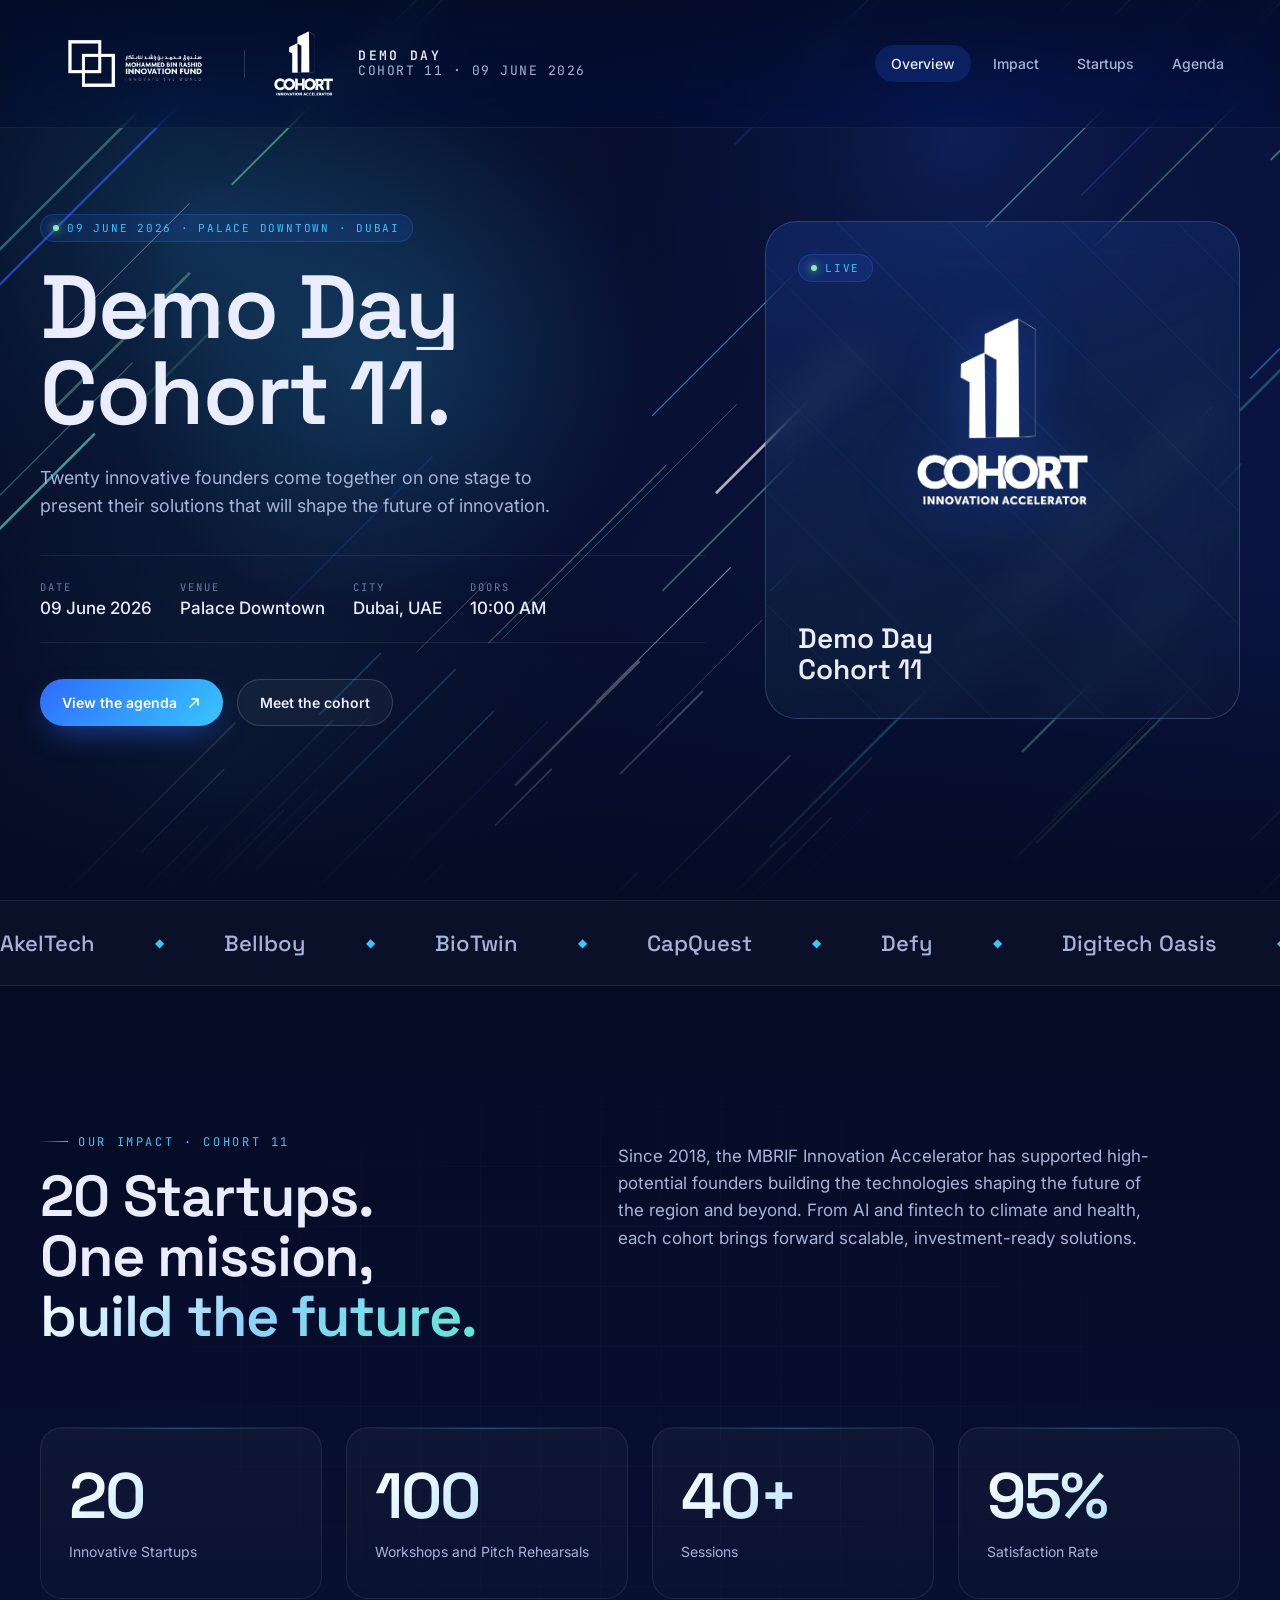
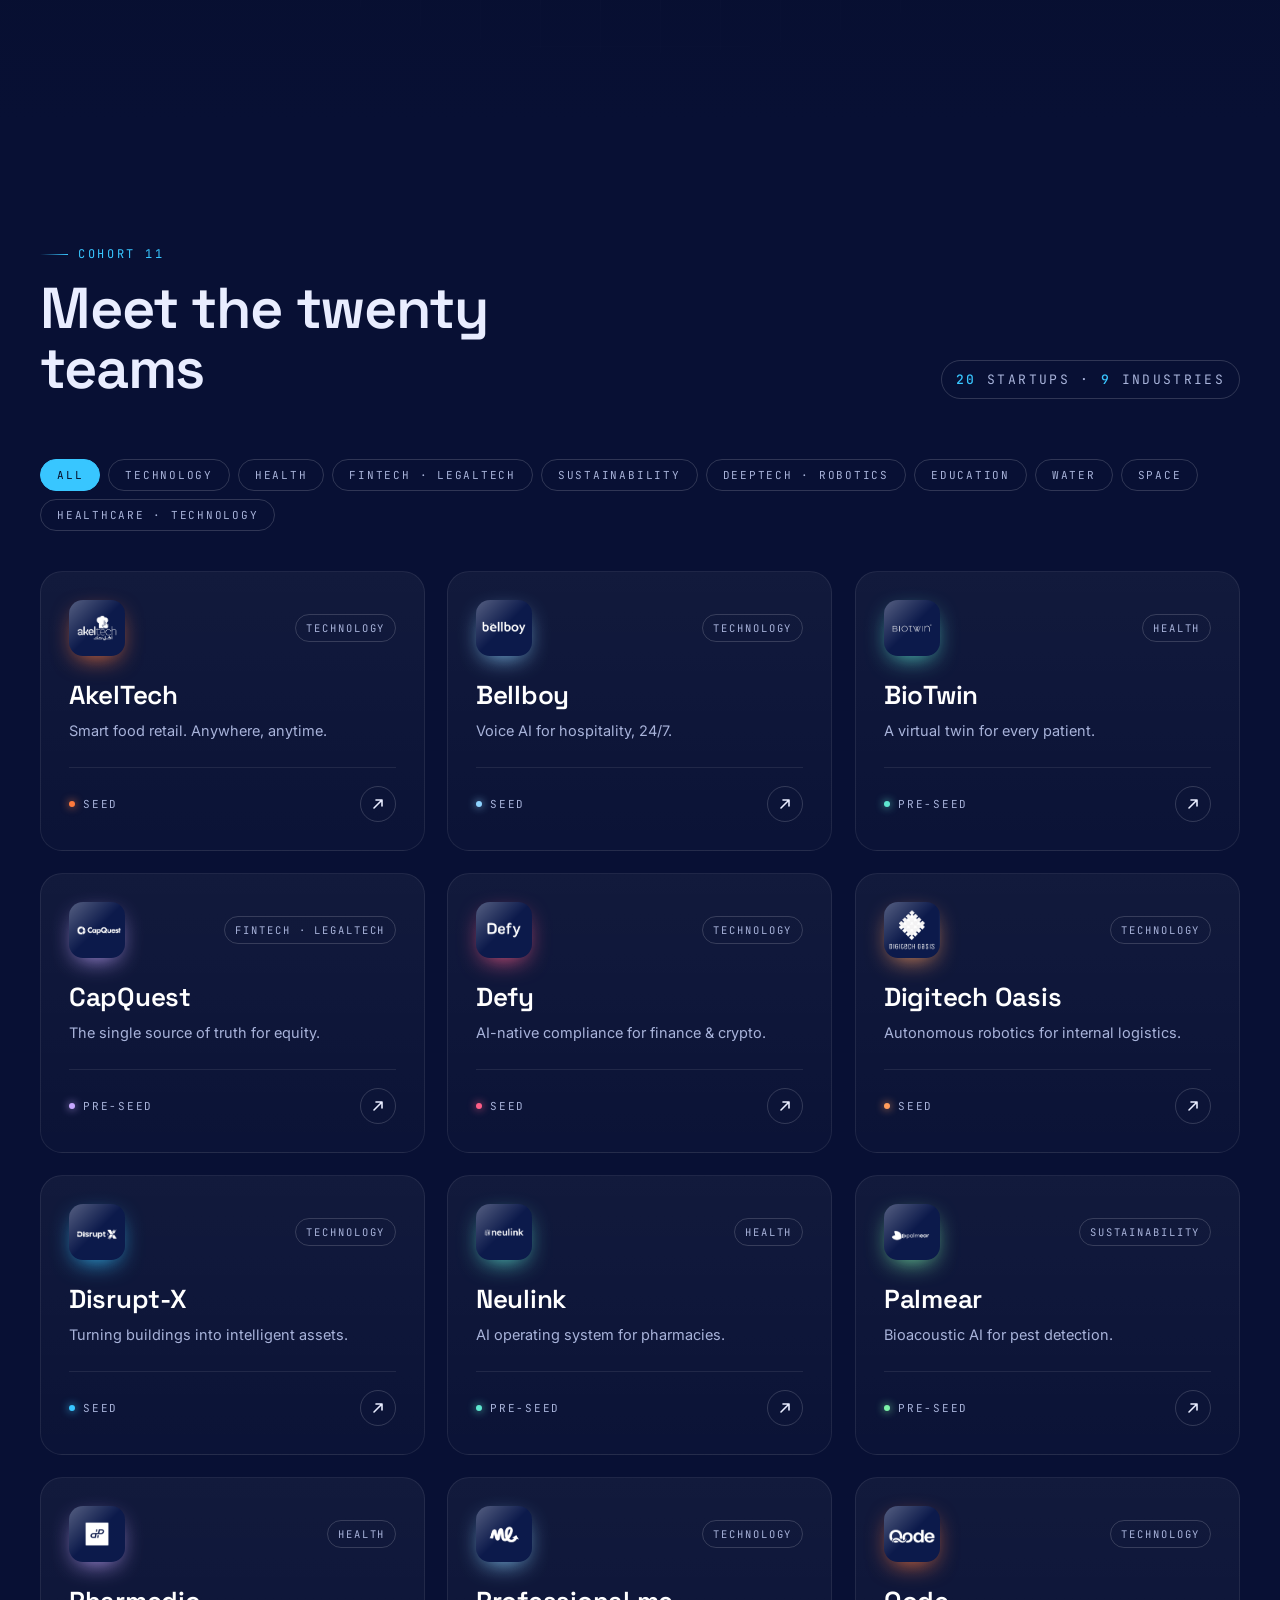
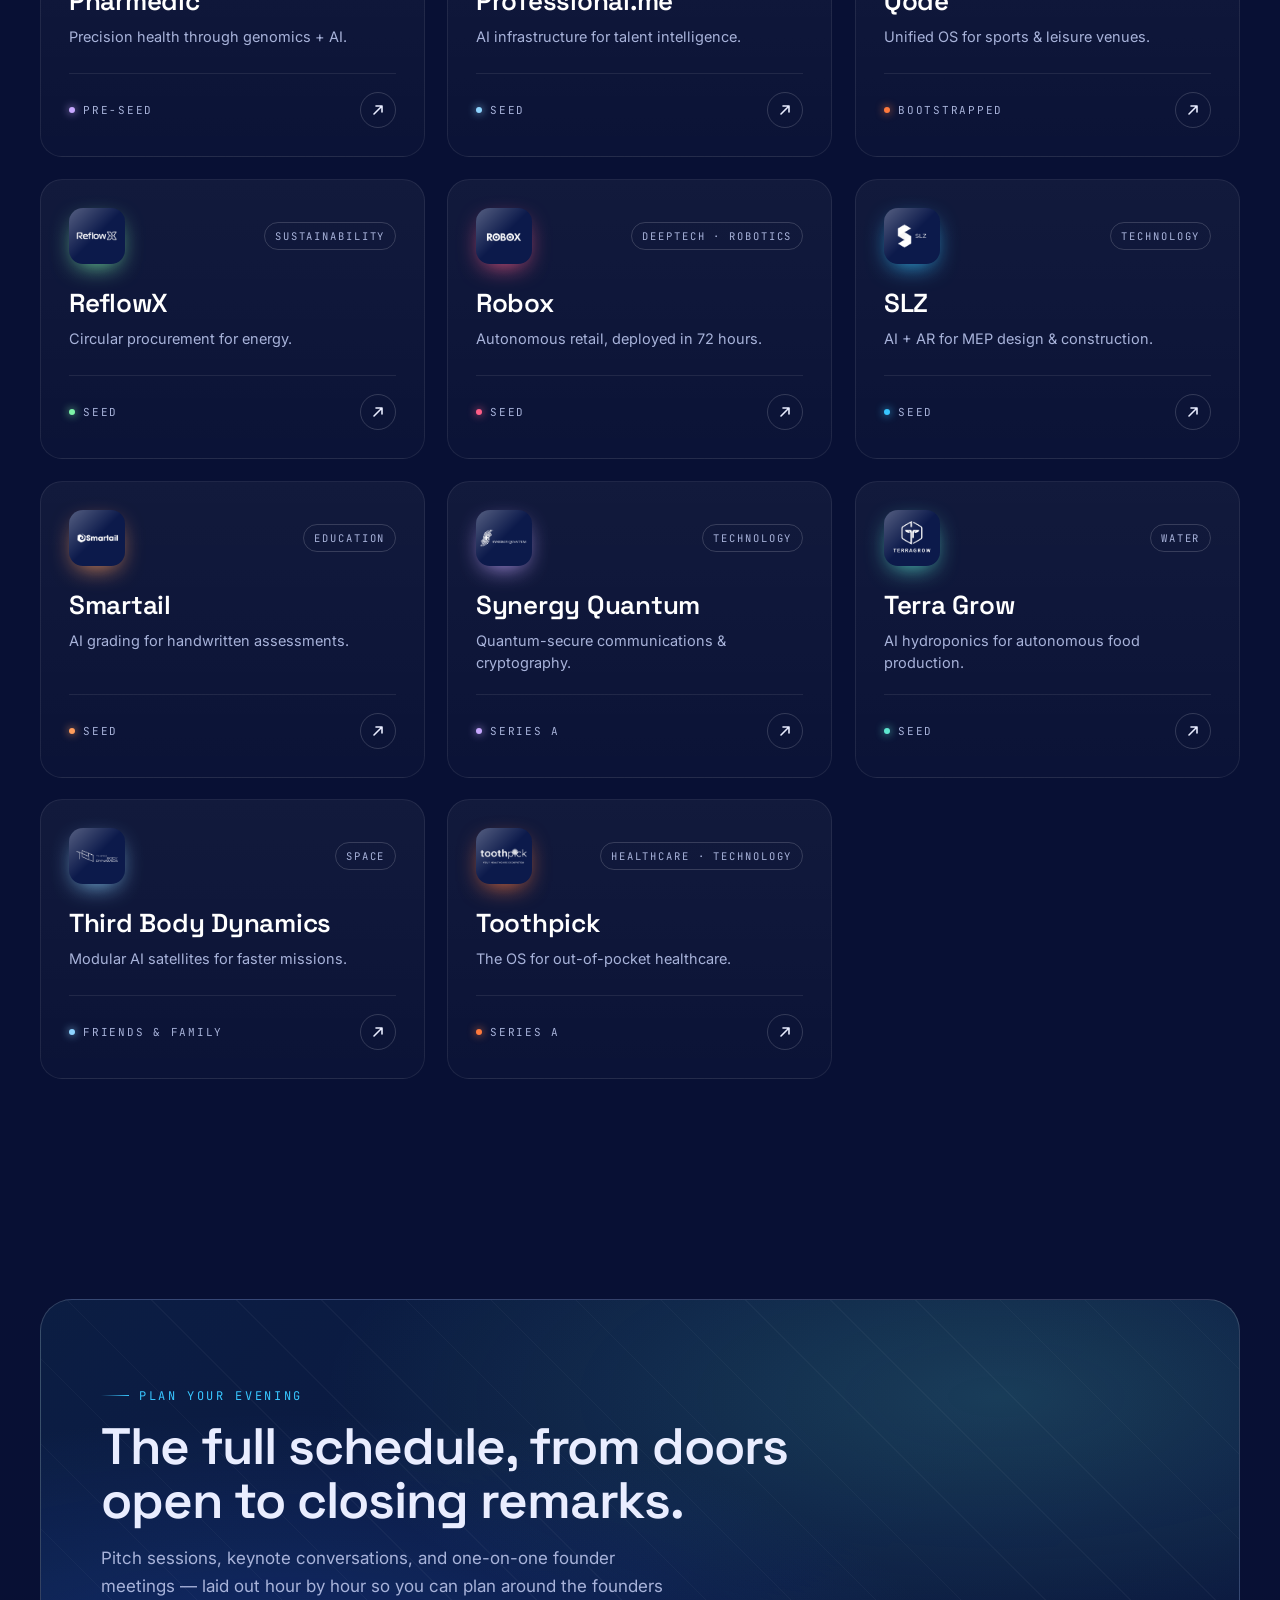
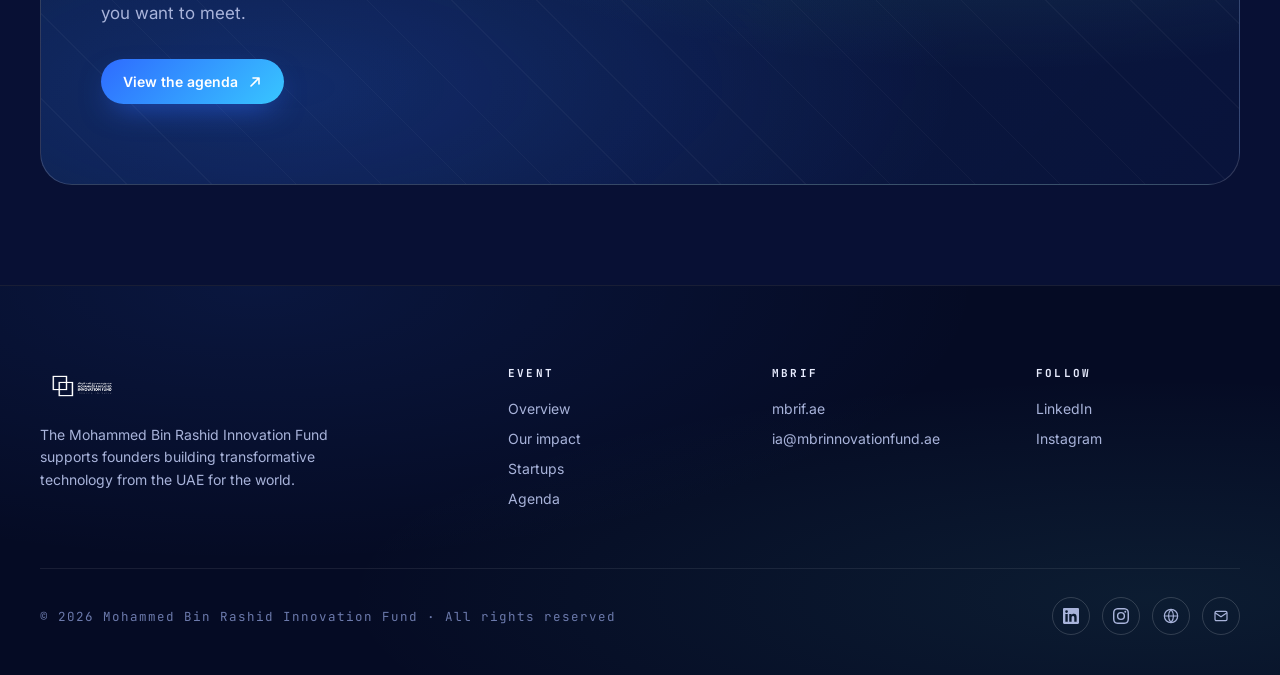
==== index.html @ a12c4f3b "Shorten startups section heading Co-Authored-By: Claude Sonnet 4.6 <noreply@anthropic.com>" ====
<!doctype html>
<html lang="en">
<head>
<meta charset="utf-8">
<meta name="viewport" content="width=device-width,initial-scale=1">
<title>MBRIF Demo Day · Cohort 11</title>
<link rel="preconnect" href="https://fonts.googleapis.com">
<link rel="preconnect" href="https://fonts.gstatic.com" crossorigin>
<link href="https://fonts.googleapis.com/css2?family=Space+Grotesk:wght@400;500;600;700&family=Inter:wght@400;500;600;700&family=JetBrains+Mono:wght@400;500&display=swap" rel="stylesheet">
<link rel="stylesheet" href="assets/styles.css">
<style>
  /* ============ HERO ============ */
  .hero {
    position: relative;
    min-height: 100vh;
    display: flex;
    align-items: center;
    overflow: hidden;
    padding: 140px 0 100px;
  }
  #hero-canvas { position: absolute; inset: 0; width: 100%; height: 100%; z-index: 0; }
  .hero__vignette {
    position: absolute; inset: 0; z-index: 1; pointer-events: none;
    background:
      radial-gradient(circle at var(--mx, 30%) var(--my, 40%), rgba(56,198,255,0.18), transparent 25%),
      linear-gradient(180deg, transparent 60%, var(--navy-950) 100%);
  }
  .hero__inner { position: relative; z-index: 2; width: 100%; }
  .hero__grid {
    display: grid;
    grid-template-columns: 1.4fr 1fr;
    gap: 60px;
    align-items: center;
  }
  .hero h1 {
    font-family: var(--font-display);
    font-weight: 600;
    font-size: clamp(48px, 7vw, 96px);
    line-height: 0.96;
    letter-spacing: -0.02em;
    margin: 22px 0 28px;
  }
  .hero h1 .line { display: block; overflow: hidden; }
  .hero h1 .line span {
    display: inline-block;
    transform: translateY(110%);
    animation: lineUp 1.1s cubic-bezier(.22,.61,.36,1) forwards;
  }
  .hero h1 .line:nth-child(2) span { animation-delay: 0.1s; }
  .hero h1 .line:nth-child(3) span { animation-delay: 0.2s; }
  @keyframes lineUp { to { transform: translateY(0); } }
  .hero__sub {
    font-size: clamp(16px, 1.4vw, 19px);
    line-height: 1.55;
    color: var(--ink-300);
    max-width: 520px;
    margin: 0 0 36px;
  }
  .hero__meta {
    display: flex; flex-wrap: wrap; gap: 28px;
    padding: 24px 0; margin-bottom: 36px;
    border-top: 1px solid var(--line); border-bottom: 1px solid var(--line);
  }
  .hero__meta-item { display: flex; flex-direction: column; gap: 4px; }
  .hero__meta-label {
    font-family: var(--font-mono); font-size: 10.5px;
    letter-spacing: 0.2em; text-transform: uppercase; color: var(--ink-500);
  }
  .hero__meta-value { font-size: 17px; font-weight: 500; color: var(--ink-100); }
  .hero__ctas { display: flex; gap: 14px; flex-wrap: wrap; }
  .hero__visual {
    position: relative;
    aspect-ratio: 1 / 1.05;
    border-radius: var(--radius-xl);
    background: linear-gradient(160deg, rgba(46,107,255,0.18), rgba(94,231,208,0.06) 60%, rgba(255,255,255,0.02));
    border: 1px solid var(--line-strong);
    padding: 32px;
    overflow: hidden;
    backdrop-filter: blur(20px);
  }
  .hero__visual::before {
    content: ""; position: absolute; inset: 0;
    background:
      repeating-linear-gradient(45deg,
        rgba(56,198,255,0.06) 0 1px,
        transparent 1px 80px);
    pointer-events: none;
  }
  .hero__visual-logo {
    display: flex; align-items: center; justify-content: center;
    height: 60%;
  }
  .hero__visual-logo img { max-width: 75%; max-height: 100%; filter: drop-shadow(0 8px 30px rgba(46,107,255,0.4)); animation: floaty 6s ease-in-out infinite; }
  @keyframes floaty {
    0%, 100% { transform: translateY(0); }
    50% { transform: translateY(-12px); }
  }
  .hero__visual-caption {
    position: absolute; bottom: 28px; left: 32px; right: 32px;
    display: flex; align-items: flex-end; justify-content: space-between;
    gap: 18px;
  }
  .hero__visual-caption h3 {
    font-family: var(--font-display); font-size: 28px; font-weight: 600;
    margin: 0 0 6px; line-height: 1.1;
  }
  .hero__visual-caption p {
    font-family: var(--font-mono); font-size: 11px;
    letter-spacing: 0.2em; text-transform: uppercase; color: var(--ink-300); margin: 0;
  }
  .hero__visual-badge {
    flex-shrink: 0;
    padding: 10px 14px; border-radius: 12px;
    background: rgba(0,0,0,0.3); border: 1px solid var(--line-strong);
    font-family: var(--font-mono); font-size: 11px; letter-spacing: 0.16em;
    text-transform: uppercase; color: var(--cyan-400);
    text-align: center; line-height: 1.4;
  }
  .hero__visual-badge strong { display: block; color: white; font-size: 18px; letter-spacing: -0.01em; text-transform: none; font-family: var(--font-display); }

  /* ============ MARQUEE ============ */
  .marquee {
    border-top: 1px solid var(--line); border-bottom: 1px solid var(--line);
    overflow: hidden; padding: 28px 0;
    background: rgba(255,255,255,0.02);
  }
  .marquee__track {
    display: flex; gap: 60px; white-space: nowrap;
    animation: marqueeScroll 50s linear infinite;
  }
  .marquee__item {
    font-family: var(--font-display); font-weight: 500; font-size: 22px;
    color: var(--ink-300); display: inline-flex; align-items: center; gap: 60px;
  }
  .marquee__item::after {
    content: "◆"; color: var(--cyan-400); font-size: 12px;
  }
  @keyframes marqueeScroll {
    from { transform: translateX(0); }
    to { transform: translateX(-50%); }
  }

  /* ============ IMPACT ============ */
  .impact {
    padding: 140px 0 120px;
    background: linear-gradient(180deg, var(--navy-950), var(--navy-900));
    position: relative; overflow: hidden;
  }
  .impact::before {
    content: ""; position: absolute; inset: 0;
    background-image:
      linear-gradient(rgba(255,255,255,0.02) 1px, transparent 1px),
      linear-gradient(90deg, rgba(255,255,255,0.02) 1px, transparent 1px);
    background-size: 60px 60px;
    mask-image: radial-gradient(ellipse at center, black 30%, transparent 70%);
    pointer-events: none;
  }
  .impact__head {
    display: grid; grid-template-columns: 1fr 1.2fr; gap: 60px; margin-bottom: 80px;
    position: relative;
  }
  .impact__title {
    font-family: var(--font-display); font-weight: 600;
    font-size: clamp(38px, 4.5vw, 64px);
    line-height: 1.05; letter-spacing: -0.02em;
    margin: 16px 0 0;
  }
  .impact__desc { color: var(--ink-300); line-height: 1.6; font-size: 17px; max-width: 540px; }
  .impact__grid {
    display: grid; grid-template-columns: repeat(4, 1fr); gap: 24px;
    position: relative;
  }
  .stat {
    padding: 36px 28px;
    border-radius: var(--radius-lg);
    background: linear-gradient(180deg, rgba(255,255,255,0.04), rgba(255,255,255,0.01));
    border: 1px solid var(--line);
    position: relative; overflow: hidden;
    transition: border-color 0.3s, transform 0.3s;
  }
  .stat:hover { border-color: rgba(56,198,255,0.4); transform: translateY(-4px); }
  .stat::before {
    content: ""; position: absolute; top: 0; left: 0; right: 0; height: 1px;
    background: linear-gradient(90deg, transparent, var(--cyan-400), transparent);
    opacity: 0.3;
  }
  .stat__num {
    font-family: var(--font-display); font-weight: 600;
    font-size: clamp(44px, 5vw, 64px); line-height: 1;
    letter-spacing: -0.03em;
    background: linear-gradient(135deg, #fff 0%, #8ed4ff 100%);
    -webkit-background-clip: text; background-clip: text;
    -webkit-text-fill-color: transparent;
    margin-bottom: 14px;
  }
  .stat__label {
    font-size: 14px; color: var(--ink-300); line-height: 1.4;
  }
  .stat__icon {
    position: absolute; top: 24px; right: 24px;
    width: 28px; height: 28px; border-radius: 8px;
    border: 1px solid var(--line-strong);
    display: flex; align-items: center; justify-content: center;
    font-family: var(--font-mono); font-size: 11px; color: var(--cyan-400);
  }

  /* ============ STARTUPS ============ */
  .startups {
    padding: 120px 0;
    background: var(--navy-900);
    position: relative;
  }
  .startups__head {
    display: flex; align-items: flex-end; justify-content: space-between;
    gap: 40px; margin-bottom: 60px;
  }
  .startups__title {
    font-family: var(--font-display); font-weight: 600;
    font-size: clamp(38px, 4.5vw, 64px);
    line-height: 1.05; letter-spacing: -0.02em;
    margin: 16px 0 0; max-width: 700px;
  }
  .startups__counter {
    font-family: var(--font-mono); font-size: 13px; letter-spacing: 0.18em;
    text-transform: uppercase; color: var(--ink-300); white-space: nowrap;
    padding: 10px 14px; border-radius: 999px;
    border: 1px solid var(--line-strong);
  }
  .startups__counter strong { color: var(--cyan-400); font-weight: 500; }
  .startups__filters {
    display: flex; flex-wrap: wrap; gap: 8px; margin-bottom: 40px;
  }
  .filter-btn {
    font-family: var(--font-mono); font-size: 11px; letter-spacing: 0.16em;
    text-transform: uppercase; color: var(--ink-300);
    padding: 8px 16px; border-radius: 999px;
    border: 1px solid var(--line-strong);
    background: transparent; cursor: pointer;
    transition: all 0.2s;
  }
  .filter-btn:hover { color: var(--ink-100); border-color: rgba(255,255,255,0.2); }
  .filter-btn.is-active {
    color: var(--navy-950); background: var(--cyan-400);
    border-color: var(--cyan-400);
  }
  .startups__grid {
    display: grid; grid-template-columns: repeat(3, 1fr); gap: 22px;
  }
  .card {
    position: relative; padding: 28px; border-radius: var(--radius-lg);
    background: linear-gradient(180deg, rgba(255,255,255,0.045), rgba(255,255,255,0.015));
    border: 1px solid var(--line);
    transition: border-color 0.3s, background 0.3s;
    overflow: hidden;
    will-change: transform;
    display: flex; flex-direction: column; min-height: 280px;
    cursor: pointer;
  }
  .card::before {
    content: ""; position: absolute; inset: 0;
    background: linear-gradient(135deg, var(--card-accent, transparent) 0%, transparent 50%);
    opacity: 0; transition: opacity 0.3s; pointer-events: none;
  }
  .card:hover { border-color: var(--card-accent, var(--cyan-400)); }
  .card:hover::before { opacity: 0.12; }
  .card__glow {
    position: absolute; inset: 0; pointer-events: none;
    opacity: 0; transition: opacity 0.3s;
  }
  .card:hover .card__glow { opacity: 1; }
  .card__head {
    display: flex; align-items: center; justify-content: space-between;
    margin-bottom: 22px;
  }
  .card__logo {
    width: 56px; height: 56px; border-radius: 14px;
    display: flex; align-items: center; justify-content: center;
    font-family: var(--font-display); font-weight: 700; font-size: 22px;
    background: var(--card-accent, rgba(46,107,255,0.2));
    color: var(--navy-950);
    box-shadow: 0 8px 24px -8px var(--card-accent, rgba(46,107,255,0.4));
    position: relative; overflow: hidden;
  }
  .card__logo::after {
    content: ""; position: absolute; inset: 0;
    background: linear-gradient(135deg, rgba(255,255,255,0.3), transparent 50%);
  }
  .card__tag {
    font-family: var(--font-mono); font-size: 10.5px; letter-spacing: 0.18em;
    text-transform: uppercase; color: var(--ink-300);
    padding: 6px 10px; border-radius: 999px;
    border: 1px solid var(--line-strong);
  }
  .card__title {
    font-family: var(--font-display); font-weight: 600;
    font-size: 26px; letter-spacing: -0.01em; margin: 0 0 8px; color: white;
  }
  .card__tagline {
    font-size: 14.5px; line-height: 1.5; color: var(--ink-300);
    margin: 0 0 auto; padding-bottom: 20px;
  }
  .card__foot {
    display: flex; align-items: center; justify-content: space-between;
    padding-top: 18px; border-top: 1px solid var(--line);
    margin-top: auto;
  }
  .card__stage {
    font-family: var(--font-mono); font-size: 11px; letter-spacing: 0.16em;
    text-transform: uppercase; color: var(--ink-300);
    display: flex; align-items: center; gap: 8px;
  }
  .card__stage::before {
    content: ""; width: 6px; height: 6px; border-radius: 50%;
    background: var(--card-accent, var(--mint-300));
    box-shadow: 0 0 8px var(--card-accent, var(--mint-300));
  }
  .card__arrow {
    width: 36px; height: 36px; border-radius: 50%;
    border: 1px solid var(--line-strong);
    display: flex; align-items: center; justify-content: center;
    color: var(--ink-100); transition: all 0.3s;
  }
  .card:hover .card__arrow {
    background: var(--card-accent, var(--cyan-400));
    border-color: transparent; color: var(--navy-950);
    transform: rotate(-45deg);
  }
  .card__arrow svg { width: 14px; height: 14px; }

  /* ============ CTA STRIP ============ */
  .ctastrip {
    padding: 100px 0;
    background: var(--navy-900);
    position: relative; overflow: hidden;
  }
  .ctastrip__inner {
    position: relative;
    padding: 80px 60px;
    border-radius: var(--radius-xl);
    background:
      radial-gradient(ellipse at 80% 20%, rgba(94,231,208,0.18), transparent 50%),
      radial-gradient(ellipse at 20% 80%, rgba(46,107,255,0.22), transparent 50%),
      linear-gradient(135deg, rgba(56,198,255,0.08), rgba(46,107,255,0.04));
    border: 1px solid var(--line-strong);
    overflow: hidden;
  }
  .ctastrip__inner::before {
    content: ""; position: absolute; inset: 0;
    background: repeating-linear-gradient(45deg,
      rgba(255,255,255,0.03) 0 1px,
      transparent 1px 60px);
  }
  .ctastrip__content { position: relative; max-width: 720px; }
  .ctastrip h2 {
    font-family: var(--font-display); font-weight: 600;
    font-size: clamp(34px, 4vw, 52px); line-height: 1.05;
    letter-spacing: -0.02em; margin: 16px 0 18px;
  }
  .ctastrip p { font-size: 17px; line-height: 1.6; color: var(--ink-300); margin: 0 0 32px; max-width: 580px; }

  @media (max-width: 1100px) {
    .startups__grid { grid-template-columns: repeat(2, 1fr); }
    .impact__grid { grid-template-columns: repeat(2, 1fr); }
    .impact__head { grid-template-columns: 1fr; }
  }
  @media (max-width: 760px) {
    .hero__grid { grid-template-columns: 1fr; }
    .hero__visual { display: none; }
    .startups__grid { grid-template-columns: 1fr; }
    .startups__head { flex-direction: column; align-items: flex-start; }
    .ctastrip__inner { padding: 50px 28px; }
  }
</style>
</head>
<body>

<nav class="nav">
  <a href="index.html" class="nav__brand">
    <img src="assets/mbrif-logo.png" alt="MBRIF" style="height: 91px" />
    <span class="nav__divider"></span>
    <span class="nav__cohort">
      <img src="assets/cohort-11-logo.png" alt="Cohort 11" style="height: 89px" />
      <span class="nav__cohort-text">
        <strong style="font-size: 13px">Demo Day</strong>
        <span style="font-size: 13px">Cohort 11 · 09 June 2026</span>
      </span>
    </span>
  </a>
  <div class="nav__links">
    <a href="index.html" class="is-active">Overview</a>
    <a href="index.html#impact">Impact</a>
    <a href="index.html#startups">Startups</a>
    <a href="agenda.html">Agenda</a>
  </div>
</nav>

<!-- ========= HERO ========= -->
<header class="hero" data-spotlight>
  <canvas id="hero-canvas"></canvas>
  <div class="hero__vignette"></div>

  <div class="hero__inner wrap">
    <div class="hero__grid">
      <div>
        <div class="chip" data-reveal><span class="chip__dot"></span>09 June 2026 · Palace Downtown · Dubai</div>
        <h1>
          <span class="line"><span>Demo Day</span></span>
          <span class="line"><span>Cohort 11.</span></span>
        </h1>
        <p class="hero__sub" data-reveal data-reveal-delay="2">
          Twenty innovative founders come together on one stage to present their solutions that will shape the future of innovation.
        </p>
        <div class="hero__meta" data-reveal data-reveal-delay="3">
          <div class="hero__meta-item">
            <span class="hero__meta-label">Date</span>
            <span class="hero__meta-value">09 June 2026</span>
          </div>
          <div class="hero__meta-item">
            <span class="hero__meta-label">Venue</span>
            <span class="hero__meta-value">Palace Downtown</span>
          </div>
          <div class="hero__meta-item">
            <span class="hero__meta-label">City</span>
            <span class="hero__meta-value">Dubai, UAE</span>
          </div>
          <div class="hero__meta-item">
            <span class="hero__meta-label">Doors</span>
            <span class="hero__meta-value">10:00 AM</span>
          </div>
        </div>
        <div class="hero__ctas" data-reveal data-reveal-delay="4">
          <a href="agenda.html" class="btn btn--primary">
            View the agenda
            <svg class="btn__arrow" width="14" height="14" viewBox="0 0 14 14" fill="none"><path d="M3 11L11 3M11 3H5M11 3V9" stroke="currentColor" stroke-width="1.6" stroke-linecap="round" stroke-linejoin="round"/></svg>
          </a>
          <a href="#startups" class="btn btn--ghost">
            Meet the cohort
          </a>
        </div>
      </div>

      <div class="hero__visual" data-reveal data-reveal-delay="2" data-tilt>
        <div data-tilt-glow style="position:absolute; inset:0; pointer-events:none;"></div>
        <div style="display:flex; align-items:center; justify-content:space-between;">
          <span class="chip"><span class="chip__dot"></span>LIVE</span>
          <span style="font-family: var(--font-mono); font-size: 11px; letter-spacing: 0.18em; text-transform: uppercase; color: var(--ink-300);">
</span>
        </div>
        <div class="hero__visual-logo">
          <img src="assets/cohort-11-logo.png" alt="Cohort 11" />
        </div>
        <div class="hero__visual-caption">
          <div>
            <h3>Demo Day<br/>Cohort 11</h3>
          </div>
          <div class="hero__visual-badge" style="border-width: 0px; background: transparent;"></div>
        </div>
      </div>
    </div>
  </div>
</header>

<!-- ========= MARQUEE ========= -->
<div class="marquee" aria-hidden="true">
  <div class="marquee__track" id="marquee-track"></div>
</div>

<!-- ========= IMPACT ========= -->
<section class="impact" id="impact">
  <div class="wrap">
    <div class="impact__head">
      <div data-reveal>
        <span class="eyebrow">Our impact · Cohort 11</span>
        <h2 class="impact__title">20 Startups.<br/>One mission,<br/><span class="gradient-text">build the future.</span></h2>
      </div>
      <div data-reveal data-reveal-delay="2">
        <p class="impact__desc">
          Since 2018, the MBRIF Innovation Accelerator has supported high-potential founders building the technologies shaping the future of the region and beyond. From AI and fintech to climate and health, each cohort brings forward scalable, investment-ready solutions.
        </p>
      </div>
    </div>

    <div class="impact__grid">
      <div class="stat" data-reveal>
        <div class="stat__icon" style="border-width: 0px"></div>
        <div class="stat__num"><span data-count="20">0</span></div>
        <div class="stat__label">Innovative Startups</div>
      </div>
      <div class="stat" data-reveal data-reveal-delay="1">
        <div class="stat__icon" style="border-width: 0px"></div>
        <div class="stat__num"><span data-count="100">0</span></div>
        <div class="stat__label">Workshops and Pitch Rehearsals</div>
      </div>
      <div class="stat" data-reveal data-reveal-delay="2">
        <div class="stat__icon" style="border-width: 0px"></div>
        <div class="stat__num"><span data-count="40" data-suffix="+">0</span></div>
        <div class="stat__label">Sessions</div>
      </div>
      <div class="stat" data-reveal data-reveal-delay="3">
        <div class="stat__icon" style="border-width: 0px"></div>
        <div class="stat__num"><span data-count="95" data-suffix="%">0</span></div>
        <div class="stat__label">Satisfaction Rate</div>
      </div>
    </div>
  </div>
</section>

<!-- ========= STARTUPS ========= -->
<section class="startups" id="startups">
  <div class="wrap">
    <div class="startups__head">
      <div data-reveal>
        <span class="eyebrow">Cohort 11</span>
        <h2 class="startups__title">Meet the twenty<br/>teams</h2>
      </div>
      <span class="startups__counter" data-reveal data-reveal-delay="2"><strong>20</strong> startups · <strong>9</strong> industries</span>
    </div>

    <div class="startups__filters" id="startups-filters"></div>
    <div class="startups__grid" id="startups-grid"></div>
  </div>
</section>

<!-- ========= CTA STRIP ========= -->
<section class="ctastrip">
  <div class="wrap">
    <div class="ctastrip__inner" data-reveal>
      <div class="ctastrip__content">
        <span class="eyebrow">Plan your evening</span>
        <h2>The full schedule, from doors open to closing remarks.</h2>
        <p>Pitch sessions, keynote conversations, and one-on-one founder meetings — laid out hour by hour so you can plan around the founders you want to meet.</p>
        <a href="agenda.html" class="btn btn--primary">
          View the agenda
          <svg class="btn__arrow" width="14" height="14" viewBox="0 0 14 14" fill="none"><path d="M3 11L11 3M11 3H5M11 3V9" stroke="currentColor" stroke-width="1.6" stroke-linecap="round" stroke-linejoin="round"/></svg>
        </a>
      </div>
    </div>
  </div>
</section>

<!-- ========= FOOTER ========= -->
<footer class="footer" id="footer">
  <div class="footer__inner">
    <div class="footer__grid">
      <div class="footer__brand">
        <img src="assets/mbrif-logo.png" alt="MBRIF" />
        <p>The Mohammed Bin Rashid Innovation Fund supports founders building transformative technology from the UAE for the world.</p>
      </div>
      <div class="footer__col">
        <h4>Event</h4>
        <ul>
          <li><a href="index.html">Overview</a></li>
          <li><a href="index.html#impact">Our impact</a></li>
          <li><a href="index.html#startups">Startups</a></li>
          <li><a href="agenda.html">Agenda</a></li>
        </ul>
      </div>
      <div class="footer__col">
        <h4>MBRIF</h4>
        <ul>
          <li><a href="https://mbrif.ae/" target="_blank" rel="noopener">mbrif.ae</a></li>
          <li><a href="mailto:ia@mbrinnovationfund.ae">ia@mbrinnovationfund.ae</a></li>
        </ul>
      </div>
      <div class="footer__col">
        <h4>Follow</h4>
        <ul>
          <li><a href="https://www.linkedin.com/company/mbrif" target="_blank" rel="noopener">LinkedIn</a></li>
          <li><a href="https://www.instagram.com/mbrifund" target="_blank" rel="noopener">Instagram</a></li>
        </ul>
      </div>
    </div>
    <div class="footer__bottom">
      <span>© 2026 Mohammed Bin Rashid Innovation Fund · All rights reserved</span>
      <div class="footer__socials">
        <a href="https://www.linkedin.com/company/mbrif" target="_blank" rel="noopener" aria-label="LinkedIn">
          <svg viewBox="0 0 24 24" fill="currentColor"><path d="M20.45 20.45h-3.55v-5.57c0-1.33-.02-3.04-1.85-3.04-1.85 0-2.14 1.45-2.14 2.95v5.66H9.36V9h3.41v1.56h.05c.47-.9 1.64-1.85 3.37-1.85 3.6 0 4.27 2.37 4.27 5.45v6.29zM5.34 7.43a2.06 2.06 0 110-4.12 2.06 2.06 0 010 4.12zM7.11 20.45H3.56V9h3.55v11.45zM22.22 0H1.78C.8 0 0 .78 0 1.74v20.52C0 23.22.8 24 1.78 24h20.44c.98 0 1.78-.78 1.78-1.74V1.74C24 .78 23.2 0 22.22 0z"/></svg>
        </a>
        <a href="https://www.instagram.com/mbrifund" target="_blank" rel="noopener" aria-label="Instagram">
          <svg viewBox="0 0 24 24" fill="currentColor"><path d="M12 2.16c3.2 0 3.58.01 4.85.07 1.17.05 1.8.25 2.23.41.56.22.96.48 1.38.9.42.42.68.82.9 1.38.16.42.36 1.06.41 2.23.06 1.27.07 1.65.07 4.85s-.01 3.58-.07 4.85c-.05 1.17-.25 1.8-.41 2.23a3.7 3.7 0 01-.9 1.38c-.42.42-.82.68-1.38.9-.42.16-1.06.36-2.23.41-1.27.06-1.65.07-4.85.07s-3.58-.01-4.85-.07c-1.17-.05-1.8-.25-2.23-.41a3.7 3.7 0 01-1.38-.9 3.7 3.7 0 01-.9-1.38c-.16-.42-.36-1.06-.41-2.23-.06-1.27-.07-1.65-.07-4.85s.01-3.58.07-4.85c.05-1.17.25-1.8.41-2.23.22-.56.48-.96.9-1.38.42-.42.82-.68 1.38-.9.42-.16 1.06-.36 2.23-.41 1.27-.06 1.65-.07 4.85-.07M12 0C8.74 0 8.33.01 7.05.07 5.78.13 4.9.33 4.14.63a5.9 5.9 0 00-2.13 1.39A5.9 5.9 0 00.62 4.14C.33 4.9.13 5.78.07 7.05.01 8.33 0 8.74 0 12s.01 3.67.07 4.95c.06 1.27.26 2.15.56 2.91.31.79.73 1.46 1.39 2.13a5.9 5.9 0 002.13 1.39c.76.3 1.64.5 2.91.56C8.33 23.99 8.74 24 12 24s3.67-.01 4.95-.07c1.27-.06 2.15-.26 2.91-.56a5.9 5.9 0 002.13-1.39 5.9 5.9 0 001.39-2.13c.3-.76.5-1.64.56-2.91.06-1.28.07-1.69.07-4.95s-.01-3.67-.07-4.95c-.06-1.27-.26-2.15-.56-2.91a5.9 5.9 0 00-1.39-2.13A5.9 5.9 0 0019.86.62C19.1.33 18.22.13 16.95.07 15.67.01 15.26 0 12 0zm0 5.84a6.16 6.16 0 100 12.32 6.16 6.16 0 000-12.32zm0 10.16a4 4 0 110-8 4 4 0 010 8zm6.41-11.85a1.44 1.44 0 100 2.88 1.44 1.44 0 000-2.88z"/></svg>
        </a>
        <a href="https://mbrif.ae/" target="_blank" rel="noopener" aria-label="Website">
          <svg viewBox="0 0 24 24" fill="none" stroke="currentColor" stroke-width="1.8"><circle cx="12" cy="12" r="10"/><path d="M2 12h20M12 2a15.3 15.3 0 010 20M12 2a15.3 15.3 0 000 20"/></svg>
        </a>
        <a href="mailto:ia@mbrinnovationfund.ae" aria-label="Email">
          <svg viewBox="0 0 24 24" fill="none" stroke="currentColor" stroke-width="1.8"><rect x="3" y="5" width="18" height="14" rx="2"/><path d="M3 7l9 6 9-6"/></svg>
        </a>
      </div>
    </div>
  </div>
</footer>

<script src="assets/startups.js"></script>
<script src="assets/site.js"></script>
<script>
  // Render startup cards
  (function () {
    const grid = document.getElementById('startups-grid');
    if (!grid) return;
    const html = window.STARTUPS.map((s, i) => {
      const initial = s.name.replace(/[^A-Za-z]/g, '').slice(0, 2).toUpperCase();
      const delay = (i % 6) + 1;
      const logoHtml = s.logo
        ? `<img src="${s.logo}" alt="${s.name}" style="width:100%;height:100%;object-fit:contain;border-radius:14px;">`
        : initial;
      return `
      <a href="startup.html?id=${s.id}" class="card" data-tilt data-reveal data-reveal-delay="${delay}" data-industry="${s.industry}" style="--card-accent:${s.accent}">
        <div class="card__glow" data-tilt-glow></div>
        <div class="card__head">
          <div class="card__logo" style="${s.logo ? 'background:var(--navy-800);' : ''}">${logoHtml}</div>
          <span class="card__tag">${s.industry}</span>
        </div>
        <h3 class="card__title">${s.name}</h3>
        <p class="card__tagline">${s.tagline}</p>
        <div class="card__foot">
          <span class="card__stage">${s.stage}</span>
          <span class="card__arrow">
            <svg viewBox="0 0 14 14" fill="none"><path d="M3 11L11 3M11 3H5M11 3V9" stroke="currentColor" stroke-width="1.6" stroke-linecap="round" stroke-linejoin="round"/></svg>
          </span>
        </div>
      </a>`;
    }).join('');
    grid.innerHTML = html;

    // Industry filters
    const filtersEl = document.getElementById('startups-filters');
    const counter = document.querySelector('.startups__counter');
    const industries = ['All', ...new Set(window.STARTUPS.map(s => s.industry))];
    let activeFilter = 'All';

    function renderFilters() {
      filtersEl.innerHTML = industries.map(ind => `
        <button class="filter-btn${ind === activeFilter ? ' is-active' : ''}" data-filter="${ind}">${ind}</button>
      `).join('');
      filtersEl.querySelectorAll('.filter-btn').forEach(btn => {
        btn.addEventListener('click', () => {
          activeFilter = btn.dataset.filter;
          applyFilter();
          renderFilters();
        });
      });
    }

    function applyFilter() {
      const cards = grid.querySelectorAll('.card');
      let visible = 0;
      cards.forEach(card => {
        const show = activeFilter === 'All' || card.dataset.industry === activeFilter;
        card.style.display = show ? '' : 'none';
        if (show) visible++;
      });
      if (counter) counter.innerHTML = `<strong>${visible}</strong> startups · <strong>9</strong> industries`;
    }

    renderFilters();

    // Initialize tilt/reveal on dynamically added cards
    document.querySelectorAll('#startups-grid [data-reveal]').forEach((el) => {
      const io = new IntersectionObserver((entries) => {
        entries.forEach((e) => {
          if (e.isIntersecting) {
            e.target.classList.add('is-in');
            io.unobserve(e.target);
          }
        });
      }, { threshold: 0.1 });
      io.observe(el);
    });
    document.querySelectorAll('#startups-grid [data-tilt]').forEach((card) => {
      card.addEventListener('mousemove', (e) => {
        const r = card.getBoundingClientRect();
        const px = (e.clientX - r.left) / r.width - 0.5;
        const py = (e.clientY - r.top) / r.height - 0.5;
        card.style.transform = `perspective(900px) rotateX(${-py * 5}deg) rotateY(${px * 5}deg) translateY(-4px)`;
        const glow = card.querySelector('[data-tilt-glow]');
        if (glow) glow.style.background = `radial-gradient(circle at ${(px + 0.5) * 100}% ${(py + 0.5) * 100}%, rgba(255,255,255,0.15), transparent 50%)`;
      });
      card.addEventListener('mouseleave', () => {
        card.style.transform = '';
        const glow = card.querySelector('[data-tilt-glow]');
        if (glow) glow.style.background = '';
      });
    });

    // Marquee track from startup names
    const track = document.getElementById('marquee-track');
    if (track) {
      const labels = window.STARTUPS.map((s) => s.name);
      const items = labels.concat(labels).map((l) => `<span class="marquee__item">${l}</span>`).join('');
      track.innerHTML = items;
    }

    // Countdown badge
    const target = new Date('2026-06-09T16:00:00+04:00');
    const badge = document.querySelector('.hero__visual-badge strong');
    function tick() {
      if (!badge) return;
      const now = new Date();
      const diff = target - now;
      if (diff <= 0) { badge.textContent = 'LIVE'; return; }
      const d = Math.floor(diff / 86400000);
      const h = Math.floor((diff % 86400000) / 3600000);
      const m = Math.floor((diff % 3600000) / 60000);
      badge.textContent = `${d}d ${h}h ${m}m`;
    }
    tick();
    setInterval(tick, 30000);
  })();
</script>

</body>
</html>
---- assets/styles.css ----
/* MBRIF Demo Day — shared styles */
:root {
  --navy-950: #050b24;
  --navy-900: #081034;
  --navy-800: #0c1a4b;
  --navy-700: #122569;
  --blue-600: #1c4dd8;
  --blue-500: #2e6bff;
  --cyan-400: #38c6ff;
  --teal-300: #5ee7d0;
  --mint-300: #7df3a8;
  --ink-100: #e9edff;
  --ink-300: #a8b3da;
  --ink-500: #6c7aac;
  --paper: #f6f7fb;
  --paper-2: #eef1fa;
  --line: rgba(255, 255, 255, 0.08);
  --line-strong: rgba(255, 255, 255, 0.16);
  --radius-sm: 8px;
  --radius-md: 14px;
  --radius-lg: 22px;
  --radius-xl: 32px;
  --shadow-card: 0 30px 60px -30px rgba(8, 16, 52, 0.45), 0 8px 24px -12px rgba(8, 16, 52, 0.25);
  --font-display: "Space Grotesk", "Helvetica Neue", Helvetica, Arial, sans-serif;
  --font-body: "Inter", "Helvetica Neue", Helvetica, Arial, sans-serif;
  --font-mono: "JetBrains Mono", "IBM Plex Mono", ui-monospace, monospace;
}

* { box-sizing: border-box; }
html, body { margin: 0; padding: 0; }
body {
  font-family: var(--font-body);
  background: var(--navy-950);
  color: var(--ink-100);
  -webkit-font-smoothing: antialiased;
  text-rendering: optimizeLegibility;
  overflow-x: hidden;
}
img { display: block; max-width: 100%; }
a { color: inherit; text-decoration: none; }
button { font: inherit; cursor: pointer; border: none; background: none; color: inherit; }

/* ========= NAV ========= */
.nav {
  position: fixed; top: 0; left: 0; right: 0; z-index: 50;
  display: flex; align-items: center; justify-content: space-between;
  padding: 18px 40px;
  backdrop-filter: blur(14px) saturate(150%);
  -webkit-backdrop-filter: blur(14px) saturate(150%);
  background: linear-gradient(180deg, rgba(5,11,36,0.78), rgba(5,11,36,0.35));
  border-bottom: 1px solid var(--line);
  transition: background 0.3s ease;
}
.nav__brand { display: flex; align-items: center; gap: 14px; }
.nav__brand img { height: 36px; width: auto; }
.nav__divider { width: 1px; height: 28px; background: var(--line-strong); }
.nav__cohort { display: flex; align-items: center; gap: 10px; }
.nav__cohort img { height: 30px; width: auto; }
.nav__cohort-text {
  display: flex; flex-direction: column; line-height: 1.1;
  font-family: var(--font-mono); font-size: 10.5px; letter-spacing: 0.14em;
  text-transform: uppercase; color: var(--ink-300);
}
.nav__cohort-text strong { color: var(--ink-100); font-weight: 600; letter-spacing: 0.18em; }
.nav__links { display: flex; align-items: center; gap: 6px; }
.nav__links a {
  padding: 10px 16px; border-radius: 999px; font-size: 14px; color: var(--ink-300);
  transition: all 0.2s; font-weight: 500;
}
.nav__links a:hover { color: var(--ink-100); background: rgba(255,255,255,0.05); }
.nav__links a.is-active { color: var(--ink-100); background: rgba(46,107,255,0.18); }
.nav__cta {
  margin-left: 8px;
  padding: 11px 18px; border-radius: 999px;
  background: linear-gradient(135deg, var(--blue-500), var(--cyan-400));
  color: white; font-weight: 600; font-size: 14px;
  box-shadow: 0 8px 24px -8px rgba(46,107,255,0.6);
  transition: transform 0.2s, box-shadow 0.2s;
}
.nav__cta:hover { transform: translateY(-1px); box-shadow: 0 12px 32px -8px rgba(46,107,255,0.8); }

/* ========= LAYOUT ========= */
.wrap { max-width: 1280px; margin: 0 auto; padding: 0 40px; }
section { position: relative; }
.eyebrow {
  font-family: var(--font-mono); font-size: 12px; letter-spacing: 0.22em;
  text-transform: uppercase; color: var(--cyan-400); display: inline-flex;
  align-items: center; gap: 10px;
}
.eyebrow::before {
  content: ""; display: inline-block; width: 28px; height: 1px;
  background: linear-gradient(90deg, transparent, var(--cyan-400));
}

/* ========= FOOTER ========= */
.footer {
  background: var(--navy-950);
  border-top: 1px solid var(--line);
  padding: 80px 40px 40px;
  position: relative;
  overflow: hidden;
}
.footer::before {
  content: ""; position: absolute; inset: 0;
  background:
    radial-gradient(ellipse at 20% 0%, rgba(46,107,255,0.12), transparent 50%),
    radial-gradient(ellipse at 90% 80%, rgba(94,231,208,0.08), transparent 50%);
  pointer-events: none;
}
.footer__inner { position: relative; max-width: 1280px; margin: 0 auto; }
.footer__grid {
  display: grid; grid-template-columns: 2fr 1fr 1fr 1fr; gap: 60px;
  padding-bottom: 60px; border-bottom: 1px solid var(--line);
}
.footer__brand img { height: 40px; margin-bottom: 18px; }
.footer__brand p { color: var(--ink-300); font-size: 14px; line-height: 1.6; max-width: 320px; }
.footer__col h4 {
  font-family: var(--font-mono); font-size: 11px; letter-spacing: 0.2em;
  text-transform: uppercase; color: var(--ink-100); margin: 0 0 18px;
}
.footer__col ul { list-style: none; padding: 0; margin: 0; display: flex; flex-direction: column; gap: 10px; }
.footer__col a { font-size: 14px; color: var(--ink-300); transition: color 0.2s; }
.footer__col a:hover { color: var(--cyan-400); }
.footer__bottom {
  display: flex; align-items: center; justify-content: space-between;
  padding-top: 28px; font-size: 12.5px; color: var(--ink-500);
  font-family: var(--font-mono); letter-spacing: 0.08em;
}
.footer__socials { display: flex; gap: 12px; }
.footer__socials a {
  width: 38px; height: 38px; border-radius: 50%; border: 1px solid var(--line-strong);
  display: inline-flex; align-items: center; justify-content: center;
  color: var(--ink-300); transition: all 0.25s;
}
.footer__socials a:hover {
  color: white; border-color: var(--cyan-400);
  background: rgba(56,198,255,0.1); transform: translateY(-2px);
}
.footer__socials svg { width: 16px; height: 16px; }

/* ========= BUTTONS ========= */
.btn {
  display: inline-flex; align-items: center; gap: 10px;
  padding: 14px 22px; border-radius: 999px; font-weight: 600; font-size: 14px;
  transition: all 0.25s; cursor: pointer;
}
.btn--primary {
  background: linear-gradient(135deg, var(--blue-500), var(--cyan-400));
  color: white; box-shadow: 0 12px 30px -10px rgba(46,107,255,0.6);
}
.btn--primary:hover { transform: translateY(-2px); box-shadow: 0 18px 40px -10px rgba(46,107,255,0.85); }
.btn--ghost {
  background: rgba(255,255,255,0.04); border: 1px solid var(--line-strong); color: var(--ink-100);
}
.btn--ghost:hover { background: rgba(255,255,255,0.08); border-color: var(--cyan-400); }
.btn__arrow { transition: transform 0.25s; }
.btn:hover .btn__arrow { transform: translate(2px, -2px); }

/* ========= REVEAL ========= */
[data-reveal] {
  opacity: 0; transform: translateY(24px);
  transition: opacity 0.8s cubic-bezier(.22,.61,.36,1), transform 0.8s cubic-bezier(.22,.61,.36,1);
}
[data-reveal].is-in { opacity: 1; transform: none; }
[data-reveal-delay="1"] { transition-delay: 0.08s; }
[data-reveal-delay="2"] { transition-delay: 0.16s; }
[data-reveal-delay="3"] { transition-delay: 0.24s; }
[data-reveal-delay="4"] { transition-delay: 0.32s; }
[data-reveal-delay="5"] { transition-delay: 0.4s; }
[data-reveal-delay="6"] { transition-delay: 0.48s; }

/* ========= UTILS ========= */
.gradient-text {
  background: linear-gradient(135deg, #ffffff 0%, #8ed4ff 50%, #5ee7d0 100%);
  -webkit-background-clip: text; background-clip: text;
  -webkit-text-fill-color: transparent; color: transparent;
}
.chip {
  display: inline-flex; align-items: center; gap: 8px;
  padding: 6px 12px; border-radius: 999px;
  background: rgba(46,107,255,0.12); border: 1px solid rgba(46,107,255,0.3);
  font-family: var(--font-mono); font-size: 11px; letter-spacing: 0.16em;
  text-transform: uppercase; color: var(--cyan-400);
}
.chip__dot { width: 6px; height: 6px; border-radius: 50%; background: var(--mint-300); box-shadow: 0 0 10px var(--mint-300); animation: pulseDot 2s infinite; }
@keyframes pulseDot {
  0%, 100% { opacity: 1; transform: scale(1); }
  50% { opacity: 0.5; transform: scale(1.3); }
}

@media (max-width: 880px) {
  .nav { padding: 14px 20px; }
  .nav__links { display: none; }
  .wrap { padding: 0 20px; }
  .footer { padding: 60px 20px 30px; }
  .footer__grid { grid-template-columns: 1fr 1fr; gap: 40px; }
  .footer__bottom { flex-direction: column; gap: 16px; align-items: flex-start; }
}
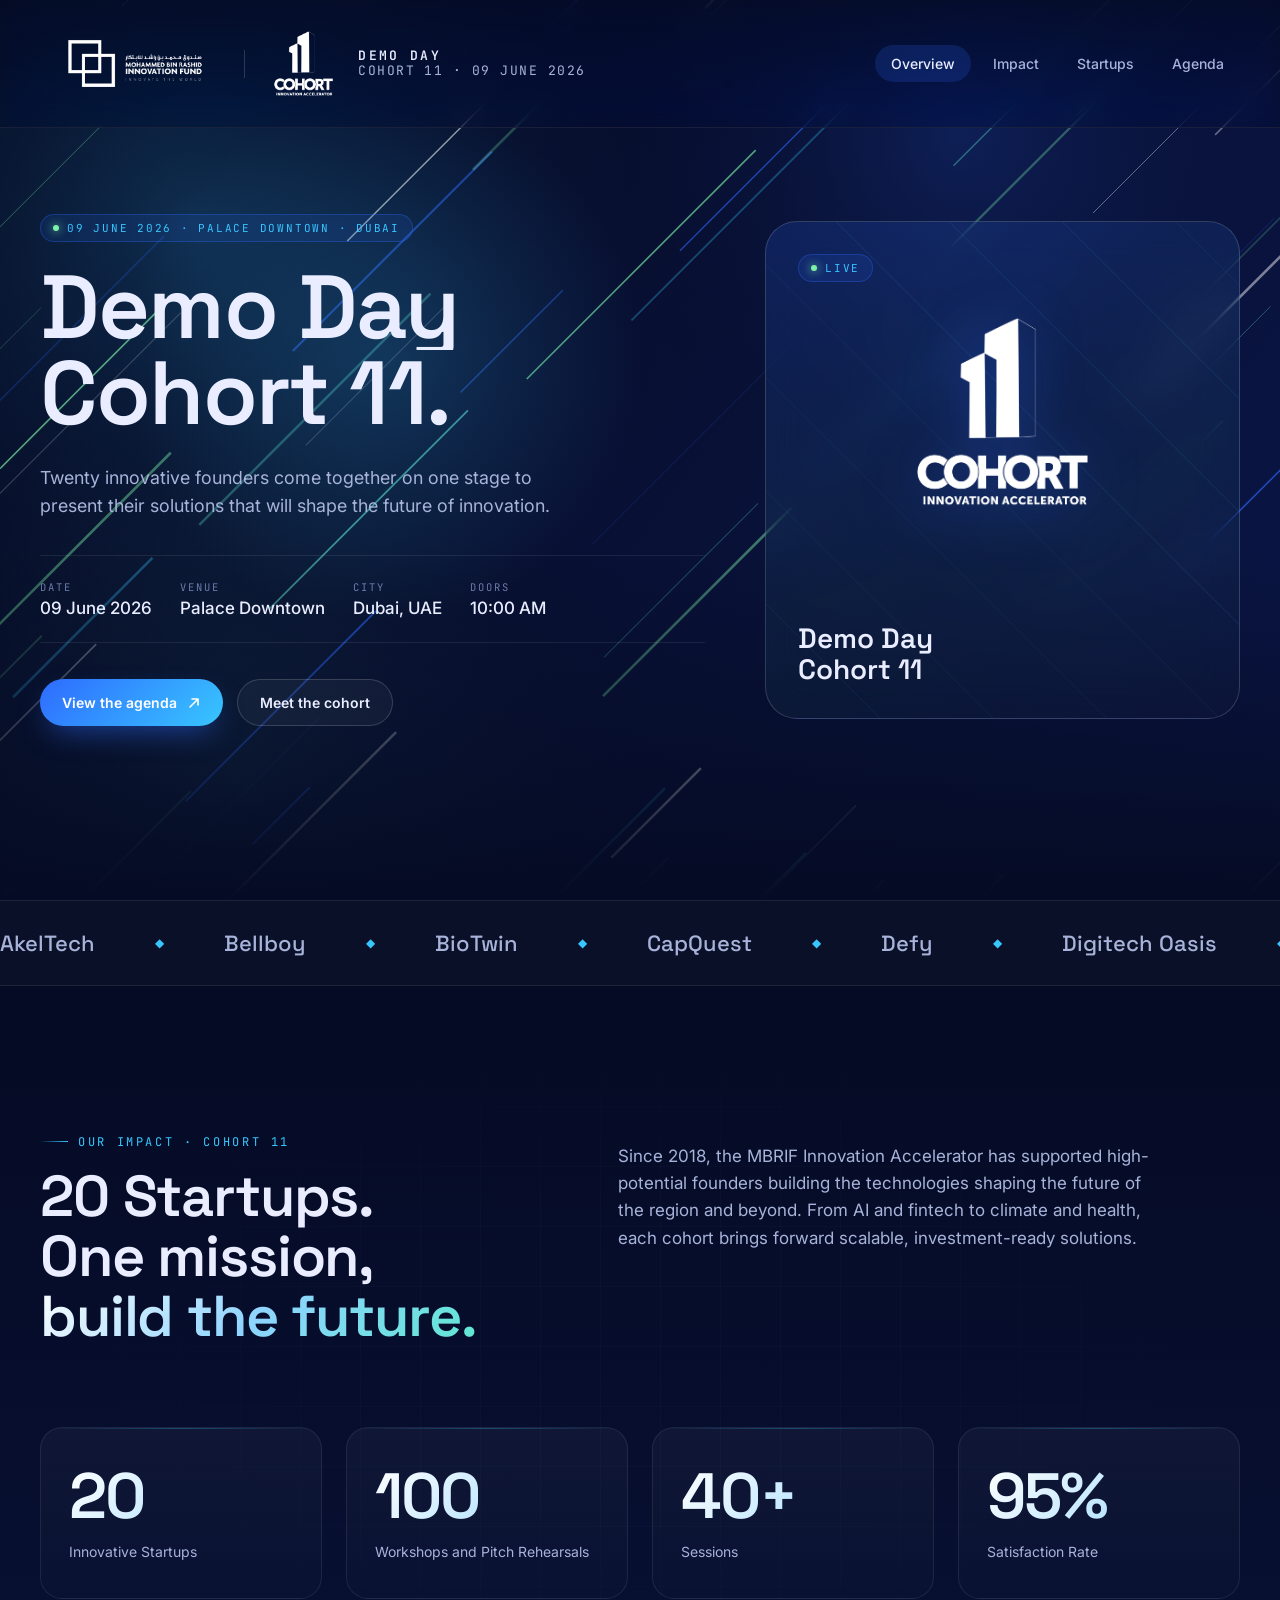
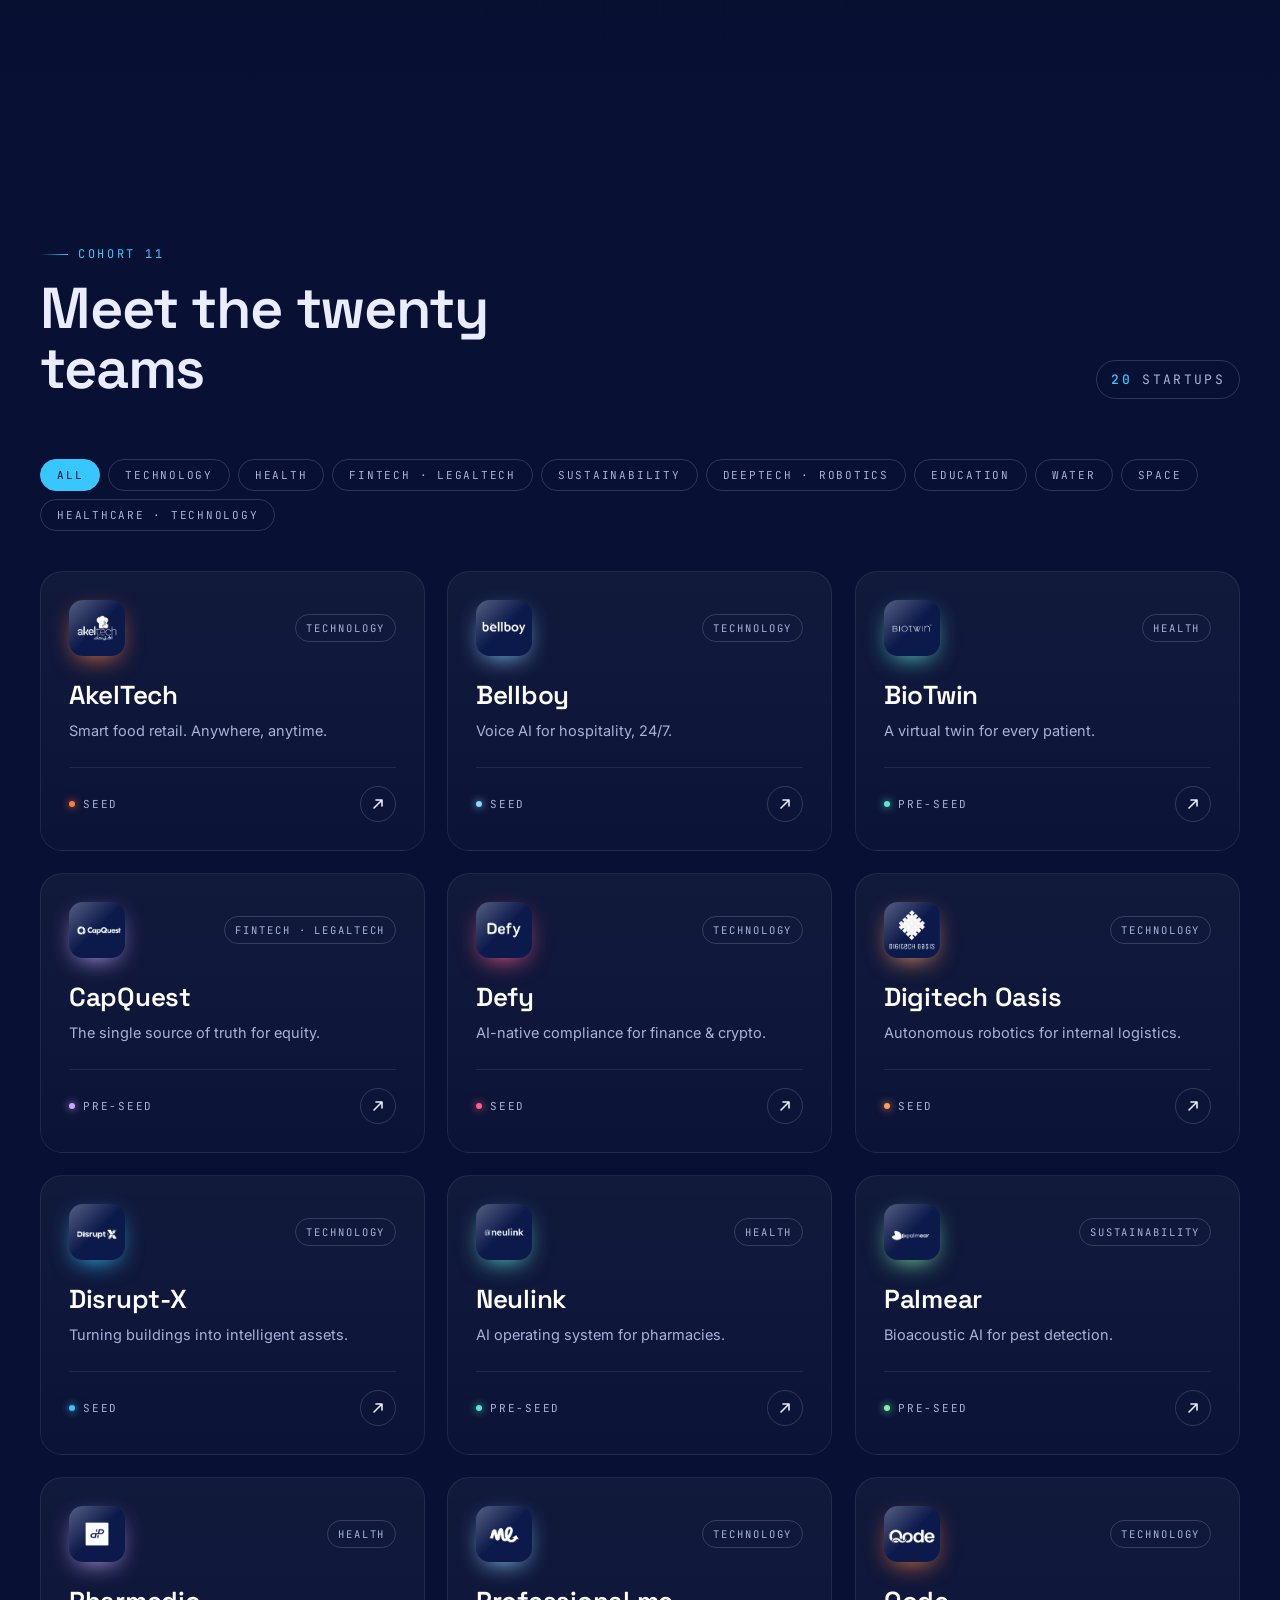
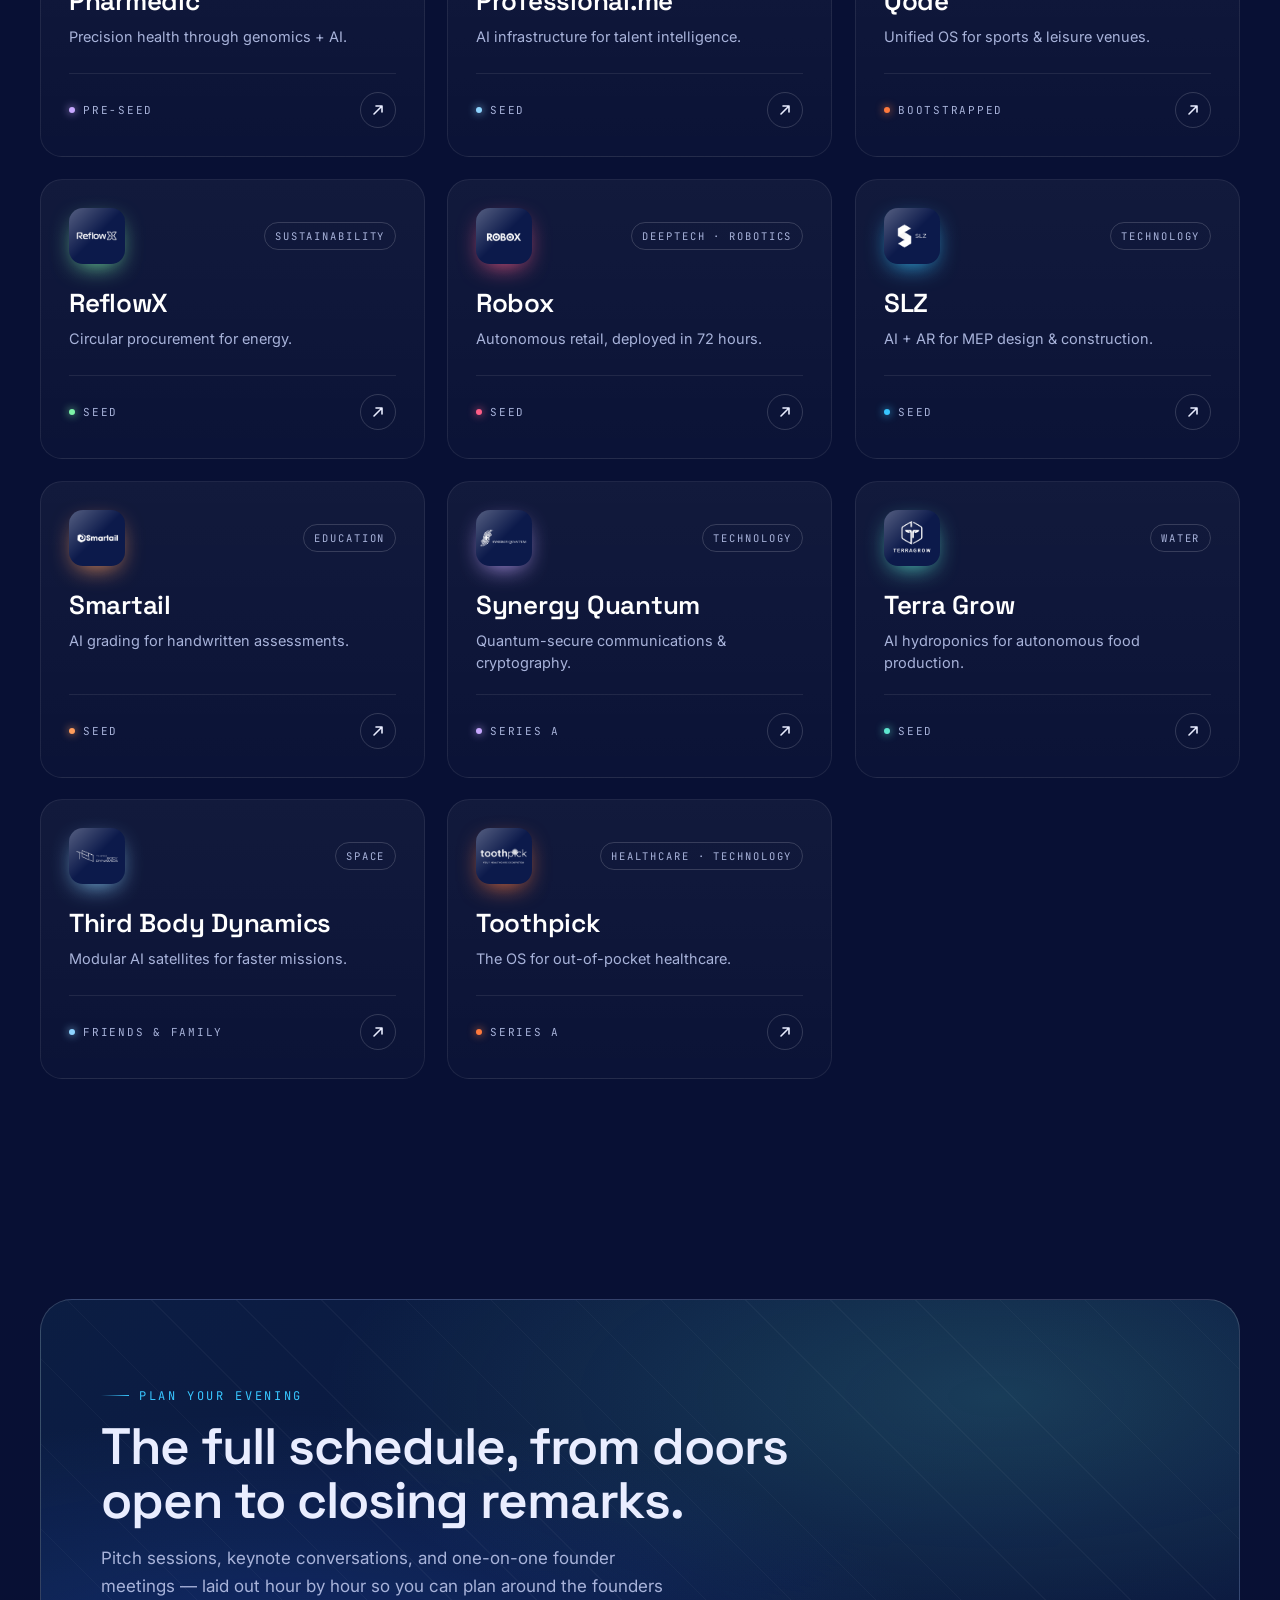
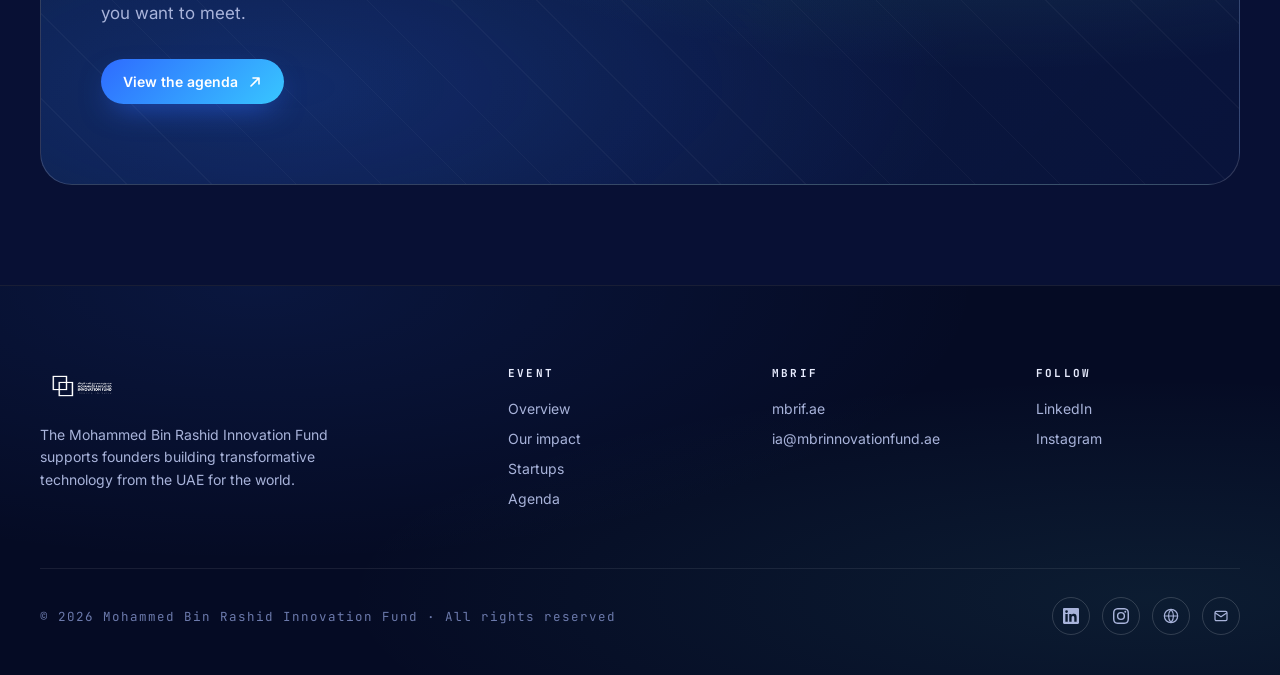
==== commit bb8e4715: "Simplify startups counter to "20 startups" Co-Authored-By: Claude Sonnet 4.6 <noreply@anthropic.com>" ====
--- a/index.html
+++ b/index.html
@@ -513,7 +513,7 @@
         <span class="eyebrow">Cohort 11</span>
         <h2 class="startups__title">Meet the twenty<br/>teams</h2>
       </div>
-      <span class="startups__counter" data-reveal data-reveal-delay="2"><strong>20</strong> startups · <strong>9</strong> industries</span>
+      <span class="startups__counter" data-reveal data-reveal-delay="2"><strong>20</strong> startups</span>
     </div>
 
     <div class="startups__filters" id="startups-filters"></div>
@@ -649,7 +649,7 @@
         card.style.display = show ? '' : 'none';
         if (show) visible++;
       });
-      if (counter) counter.innerHTML = `<strong>${visible}</strong> startups · <strong>9</strong> industries`;
+      if (counter) counter.innerHTML = `<strong>${visible}</strong> startups`;
     }
 
     renderFilters();
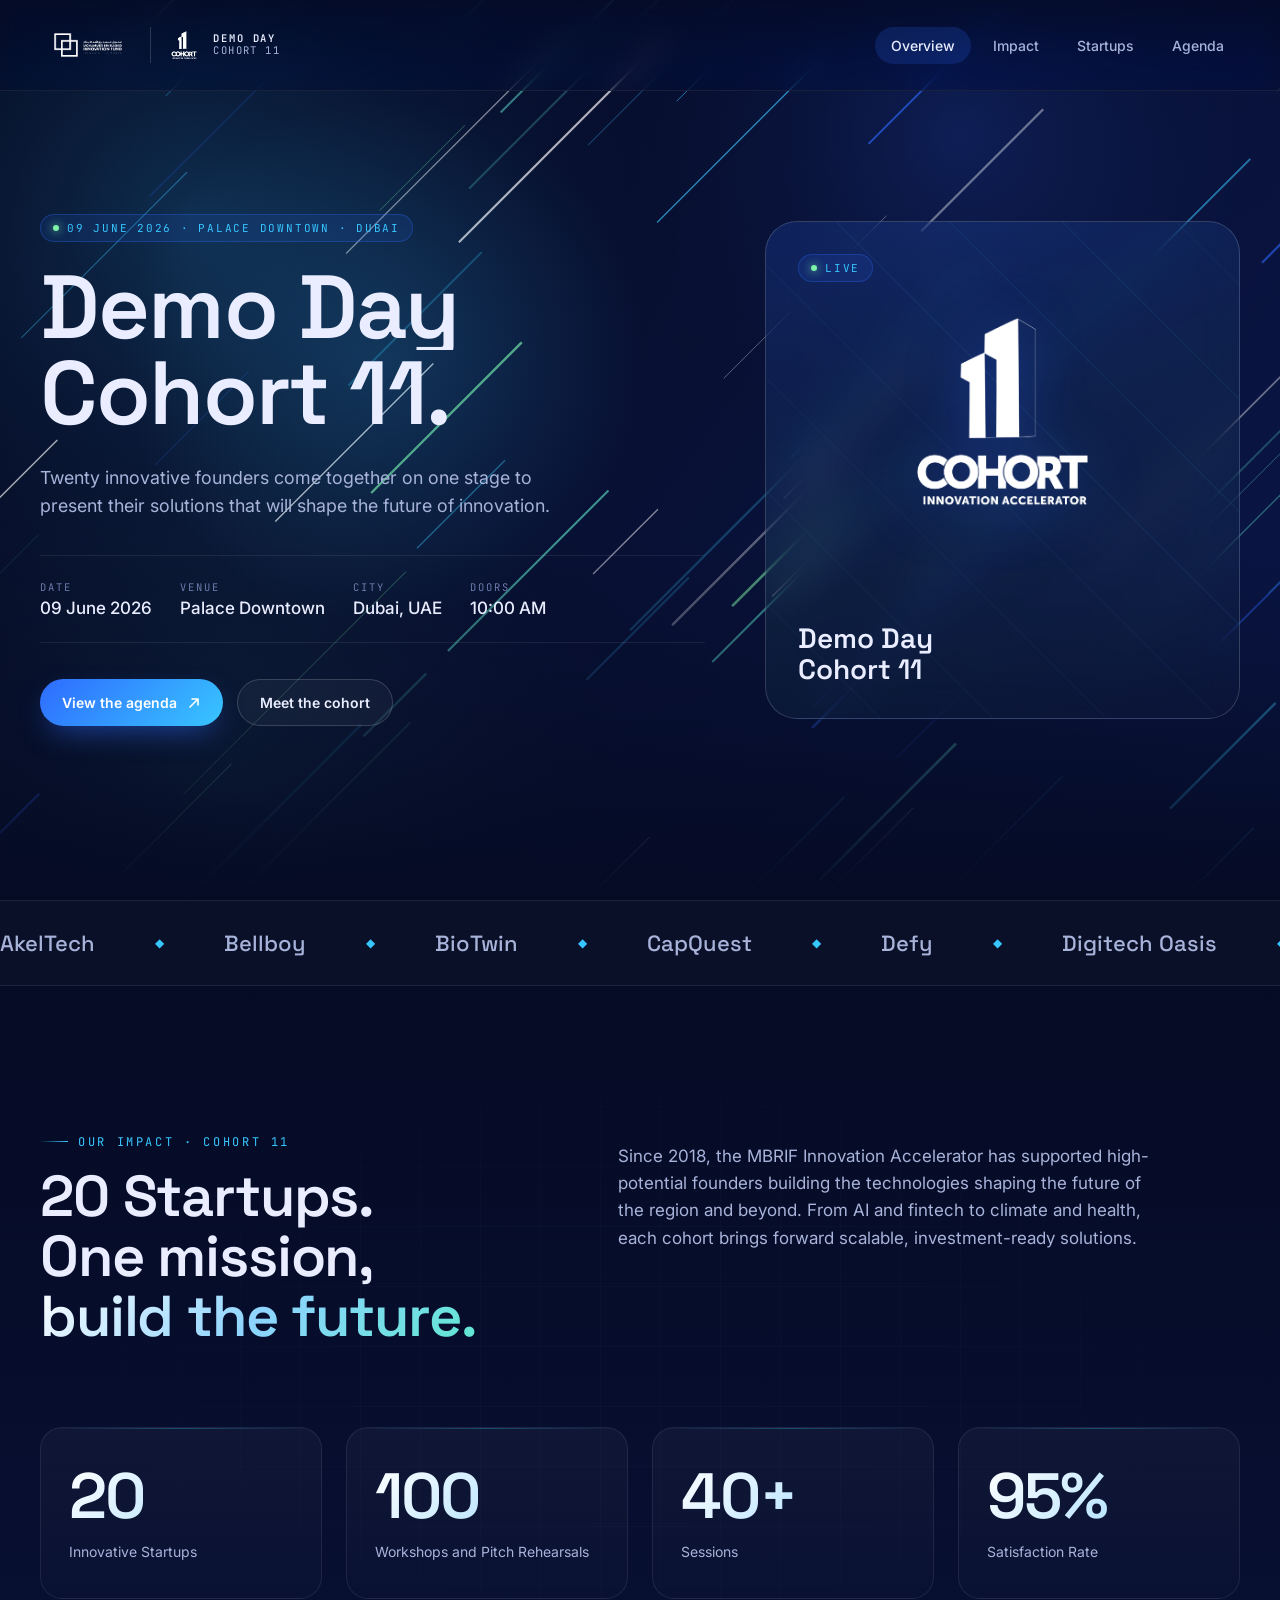
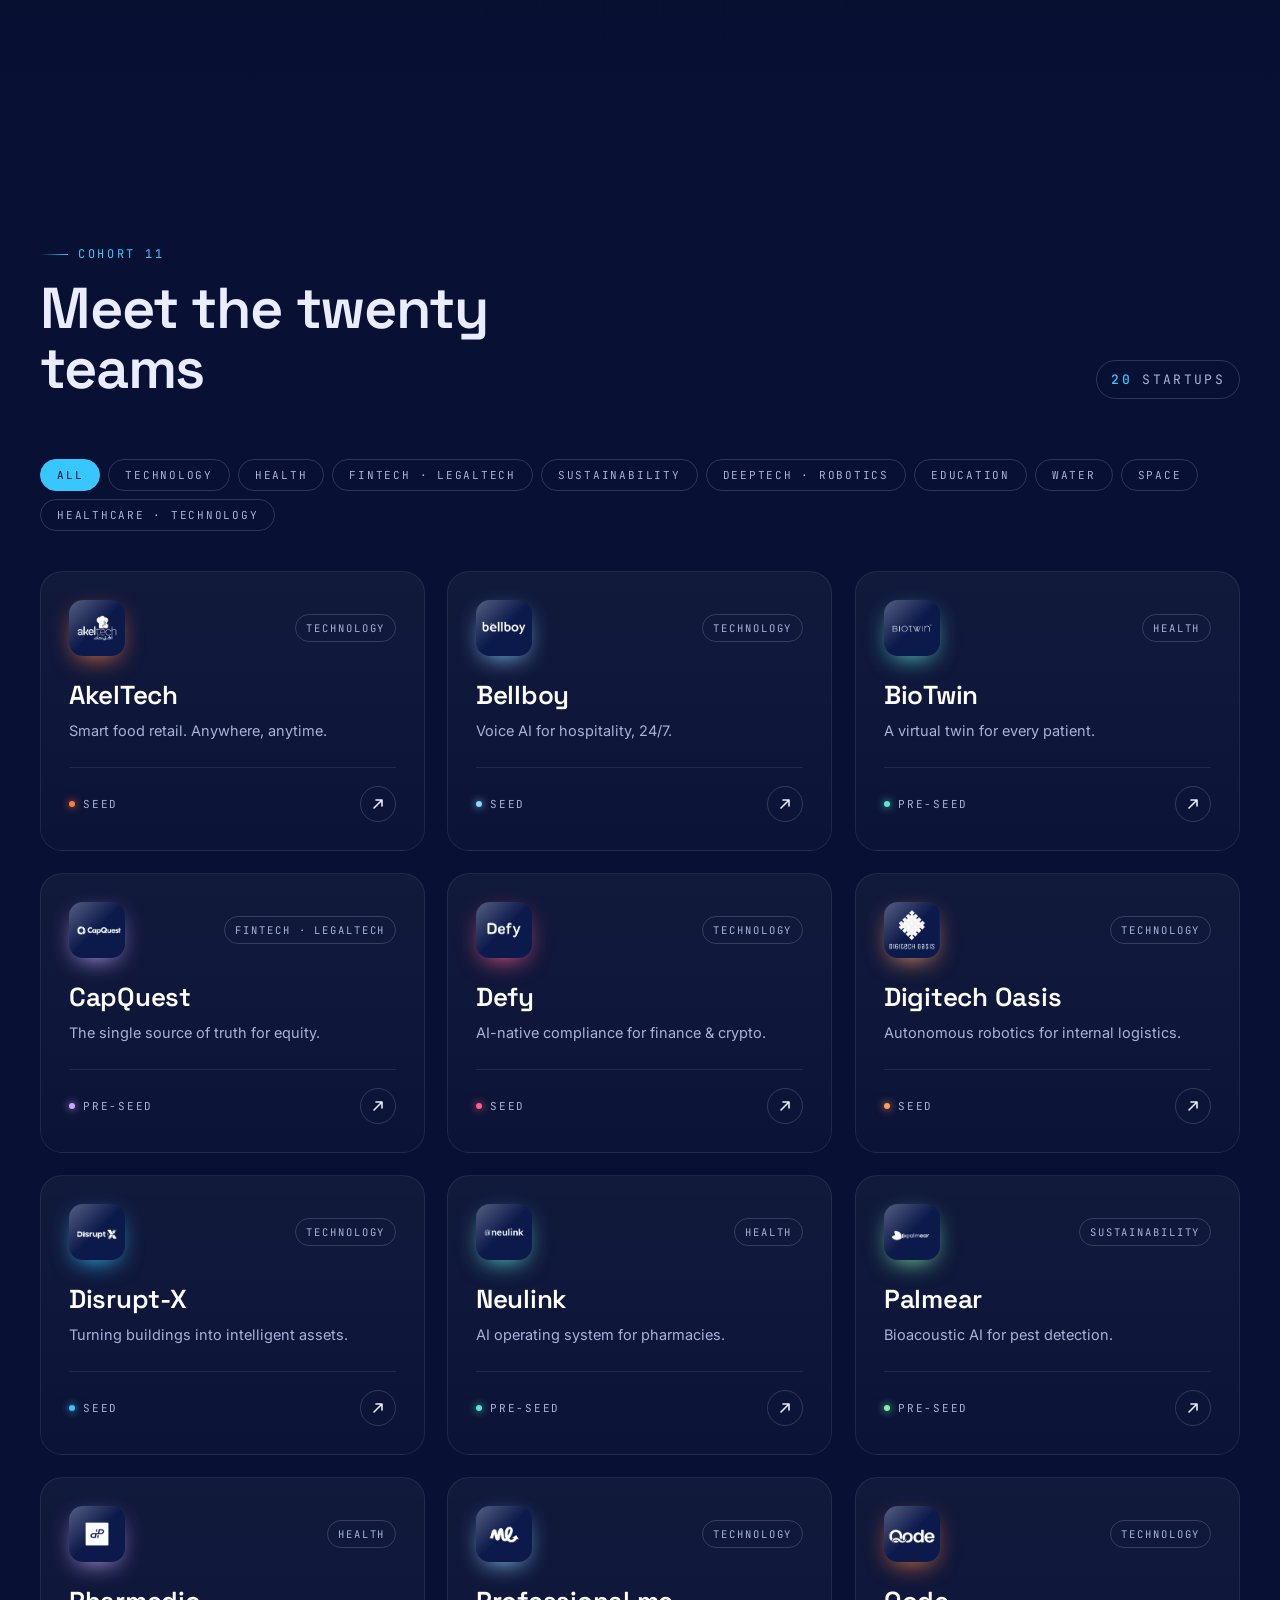
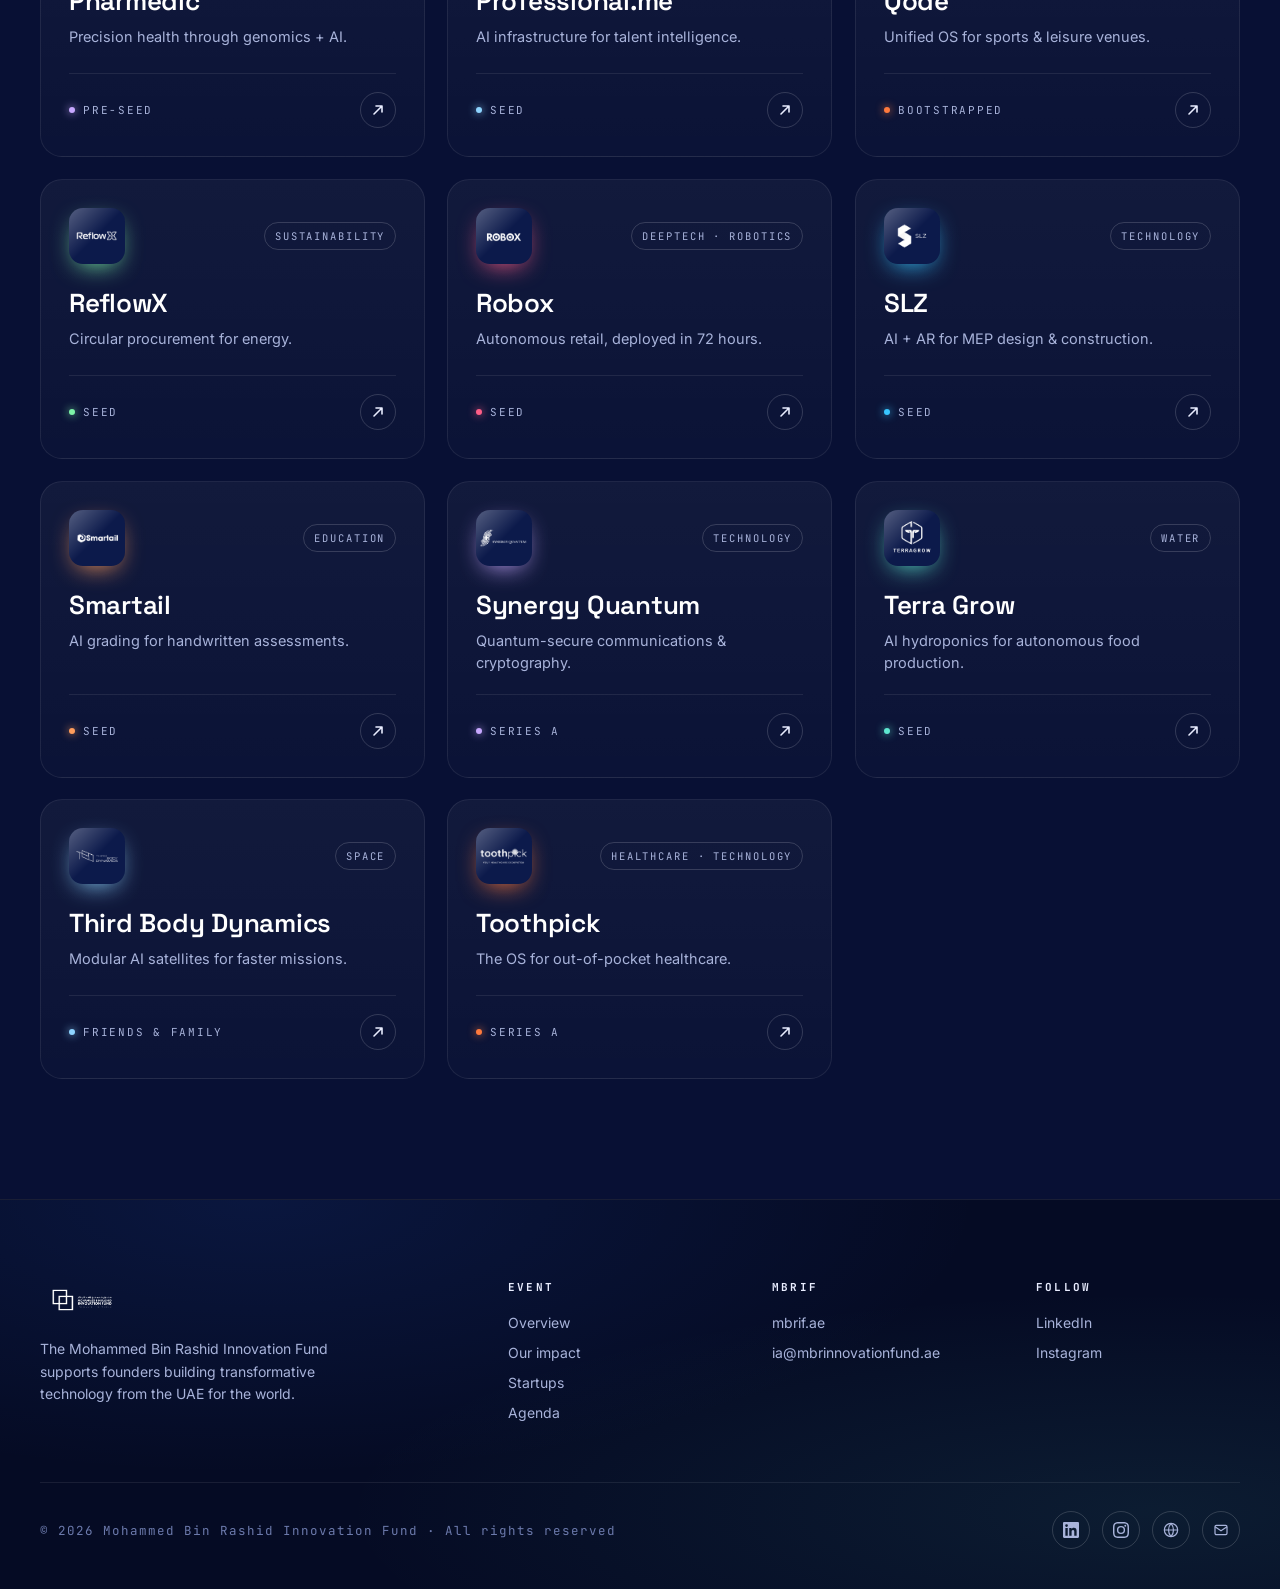
==== commit 8a3492b1: "UI polish: nav size, remove CTA section, content updates Co-Authored-By: Claude Sonnet 4.6 <noreply@" ====
--- a/index.html
+++ b/index.html
@@ -329,33 +329,12 @@
 
   /* ============ CTA STRIP ============ */
   .ctastrip {
-    padding: 100px 0;
+    padding: 0 0 80px;
+    margin-top: -40px;
     background: var(--navy-900);
-    position: relative; overflow: hidden;
-  }
-  .ctastrip__inner {
-    position: relative;
-    padding: 80px 60px;
-    border-radius: var(--radius-xl);
-    background:
-      radial-gradient(ellipse at 80% 20%, rgba(94,231,208,0.18), transparent 50%),
-      radial-gradient(ellipse at 20% 80%, rgba(46,107,255,0.22), transparent 50%),
-      linear-gradient(135deg, rgba(56,198,255,0.08), rgba(46,107,255,0.04));
-    border: 1px solid var(--line-strong);
-    overflow: hidden;
-  }
-  .ctastrip__inner::before {
-    content: ""; position: absolute; inset: 0;
-    background: repeating-linear-gradient(45deg,
-      rgba(255,255,255,0.03) 0 1px,
-      transparent 1px 60px);
-  }
-  .ctastrip__content { position: relative; max-width: 720px; }
-  .ctastrip h2 {
-    font-family: var(--font-display); font-weight: 600;
-    font-size: clamp(34px, 4vw, 52px); line-height: 1.05;
-    letter-spacing: -0.02em; margin: 16px 0 18px;
-  }
+  }
+  .ctastrip__inner { }
+  .ctastrip__content { }
   .ctastrip p { font-size: 17px; line-height: 1.6; color: var(--ink-300); margin: 0 0 32px; max-width: 580px; }
 
   @media (max-width: 1100px) {
@@ -376,13 +355,13 @@
 
 <nav class="nav">
   <a href="index.html" class="nav__brand">
-    <img src="assets/mbrif-logo.png" alt="MBRIF" style="height: 91px" />
+    <img src="assets/mbrif-logo.png" alt="MBRIF" />
     <span class="nav__divider"></span>
     <span class="nav__cohort">
-      <img src="assets/cohort-11-logo.png" alt="Cohort 11" style="height: 89px" />
+      <img src="assets/cohort-11-logo.png" alt="Cohort 11" />
       <span class="nav__cohort-text">
-        <strong style="font-size: 13px">Demo Day</strong>
-        <span style="font-size: 13px">Cohort 11 · 09 June 2026</span>
+        <strong>Demo Day</strong>
+        <span>Cohort 11</span>
       </span>
     </span>
   </a>
@@ -522,21 +501,6 @@
 </section>
 
 <!-- ========= CTA STRIP ========= -->
-<section class="ctastrip">
-  <div class="wrap">
-    <div class="ctastrip__inner" data-reveal>
-      <div class="ctastrip__content">
-        <span class="eyebrow">Plan your evening</span>
-        <h2>The full schedule, from doors open to closing remarks.</h2>
-        <p>Pitch sessions, keynote conversations, and one-on-one founder meetings — laid out hour by hour so you can plan around the founders you want to meet.</p>
-        <a href="agenda.html" class="btn btn--primary">
-          View the agenda
-          <svg class="btn__arrow" width="14" height="14" viewBox="0 0 14 14" fill="none"><path d="M3 11L11 3M11 3H5M11 3V9" stroke="currentColor" stroke-width="1.6" stroke-linecap="round" stroke-linejoin="round"/></svg>
-        </a>
-      </div>
-    </div>
-  </div>
-</section>
 
 <!-- ========= FOOTER ========= -->
 <footer class="footer" id="footer">
--- a/assets/styles.css
+++ b/assets/styles.css
@@ -44,7 +44,7 @@
 .nav {
   position: fixed; top: 0; left: 0; right: 0; z-index: 50;
   display: flex; align-items: center; justify-content: space-between;
-  padding: 18px 40px;
+  padding: 22px 40px;
   backdrop-filter: blur(14px) saturate(150%);
   -webkit-backdrop-filter: blur(14px) saturate(150%);
   background: linear-gradient(180deg, rgba(5,11,36,0.78), rgba(5,11,36,0.35));
@@ -52,10 +52,10 @@
   transition: background 0.3s ease;
 }
 .nav__brand { display: flex; align-items: center; gap: 14px; }
-.nav__brand img { height: 36px; width: auto; }
-.nav__divider { width: 1px; height: 28px; background: var(--line-strong); }
+.nav__brand img { height: 46px; width: auto; }
+.nav__divider { width: 1px; height: 36px; background: var(--line-strong); }
 .nav__cohort { display: flex; align-items: center; gap: 10px; }
-.nav__cohort img { height: 30px; width: auto; }
+.nav__cohort img { height: 38px; width: auto; }
 .nav__cohort-text {
   display: flex; flex-direction: column; line-height: 1.1;
   font-family: var(--font-mono); font-size: 10.5px; letter-spacing: 0.14em;
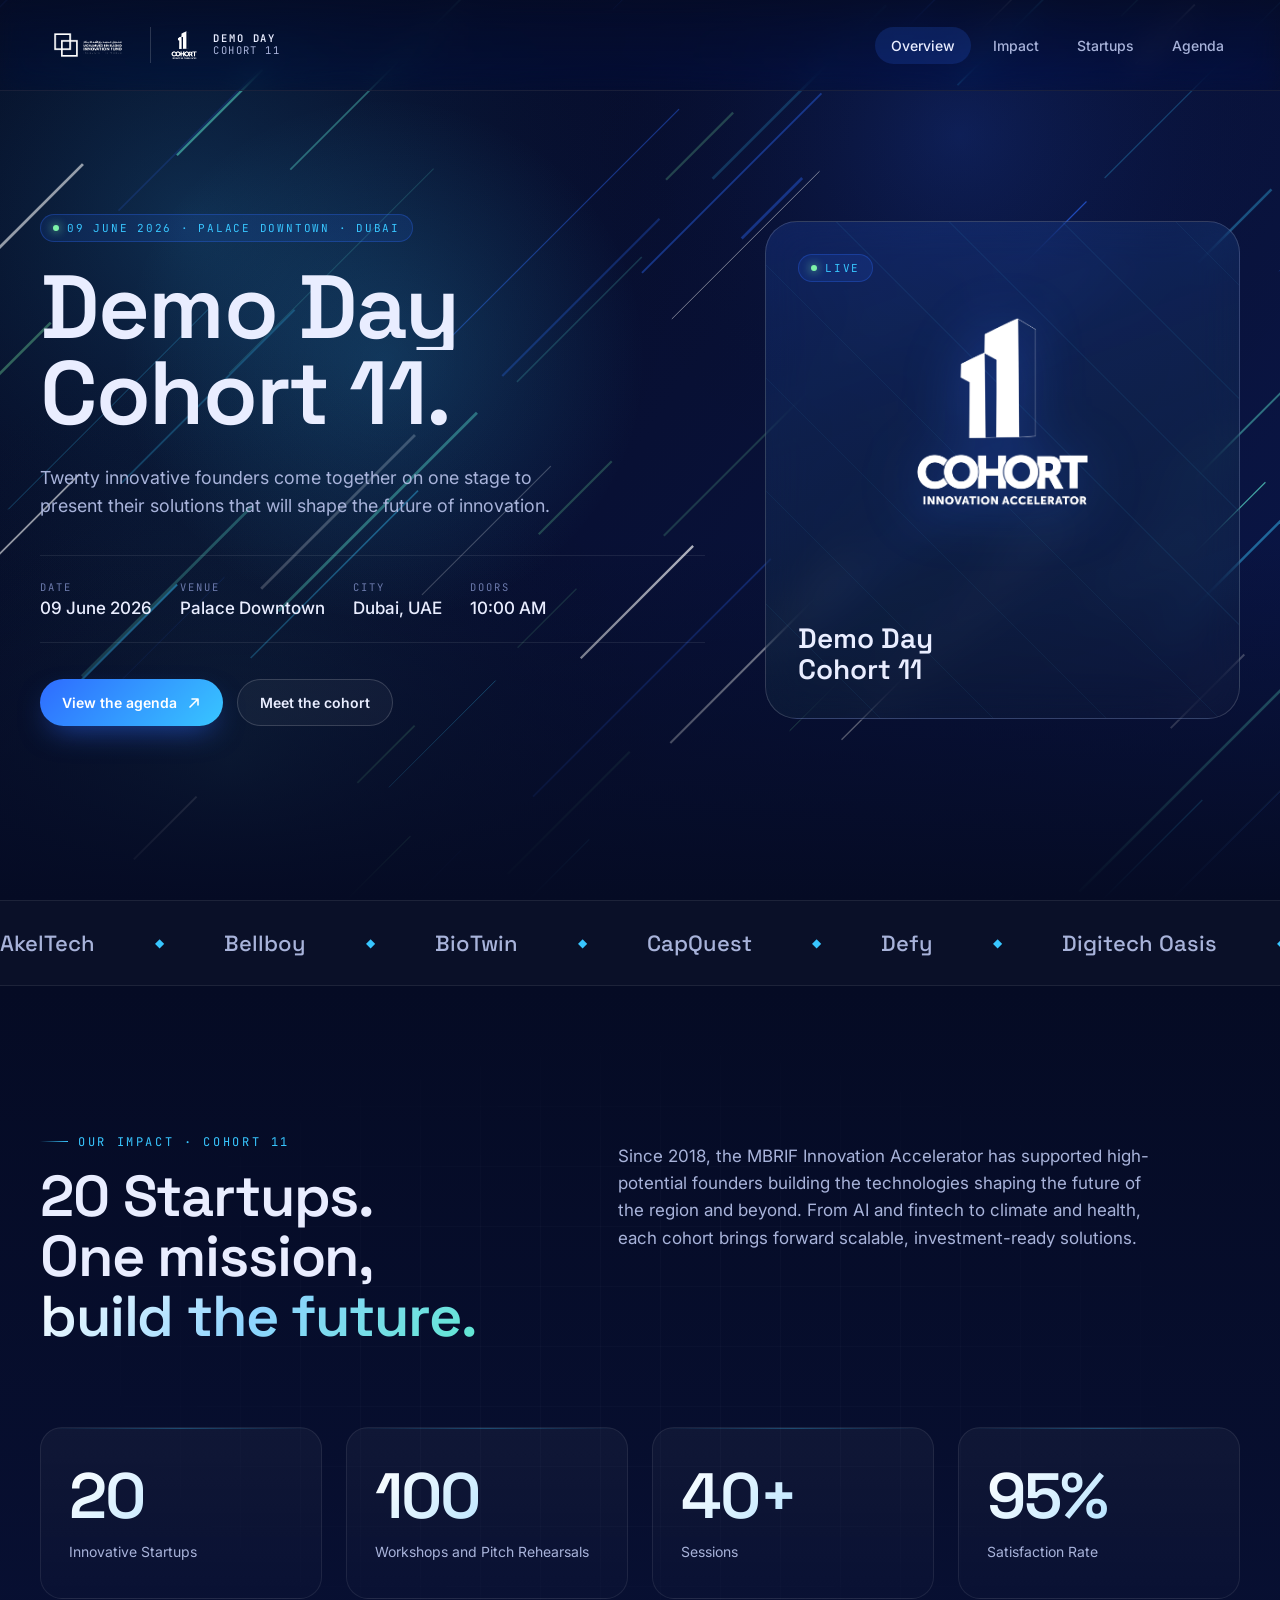
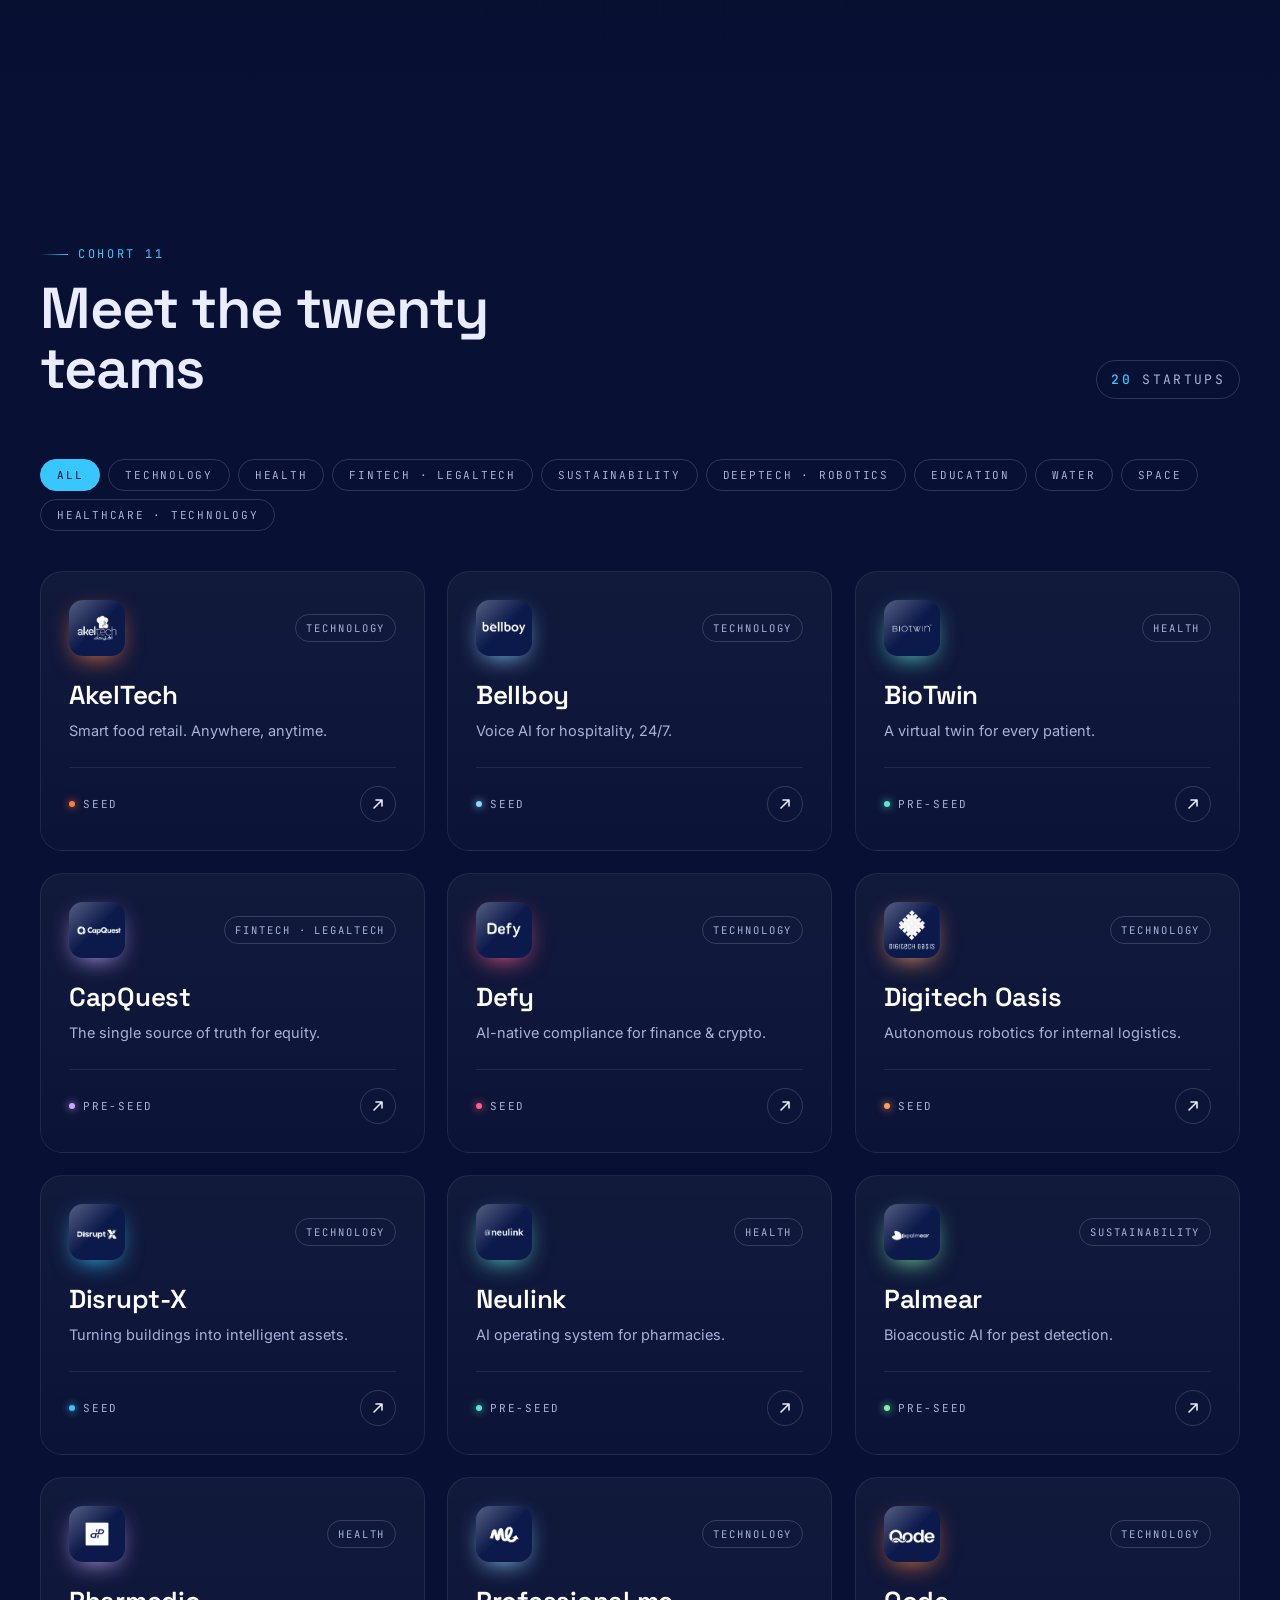
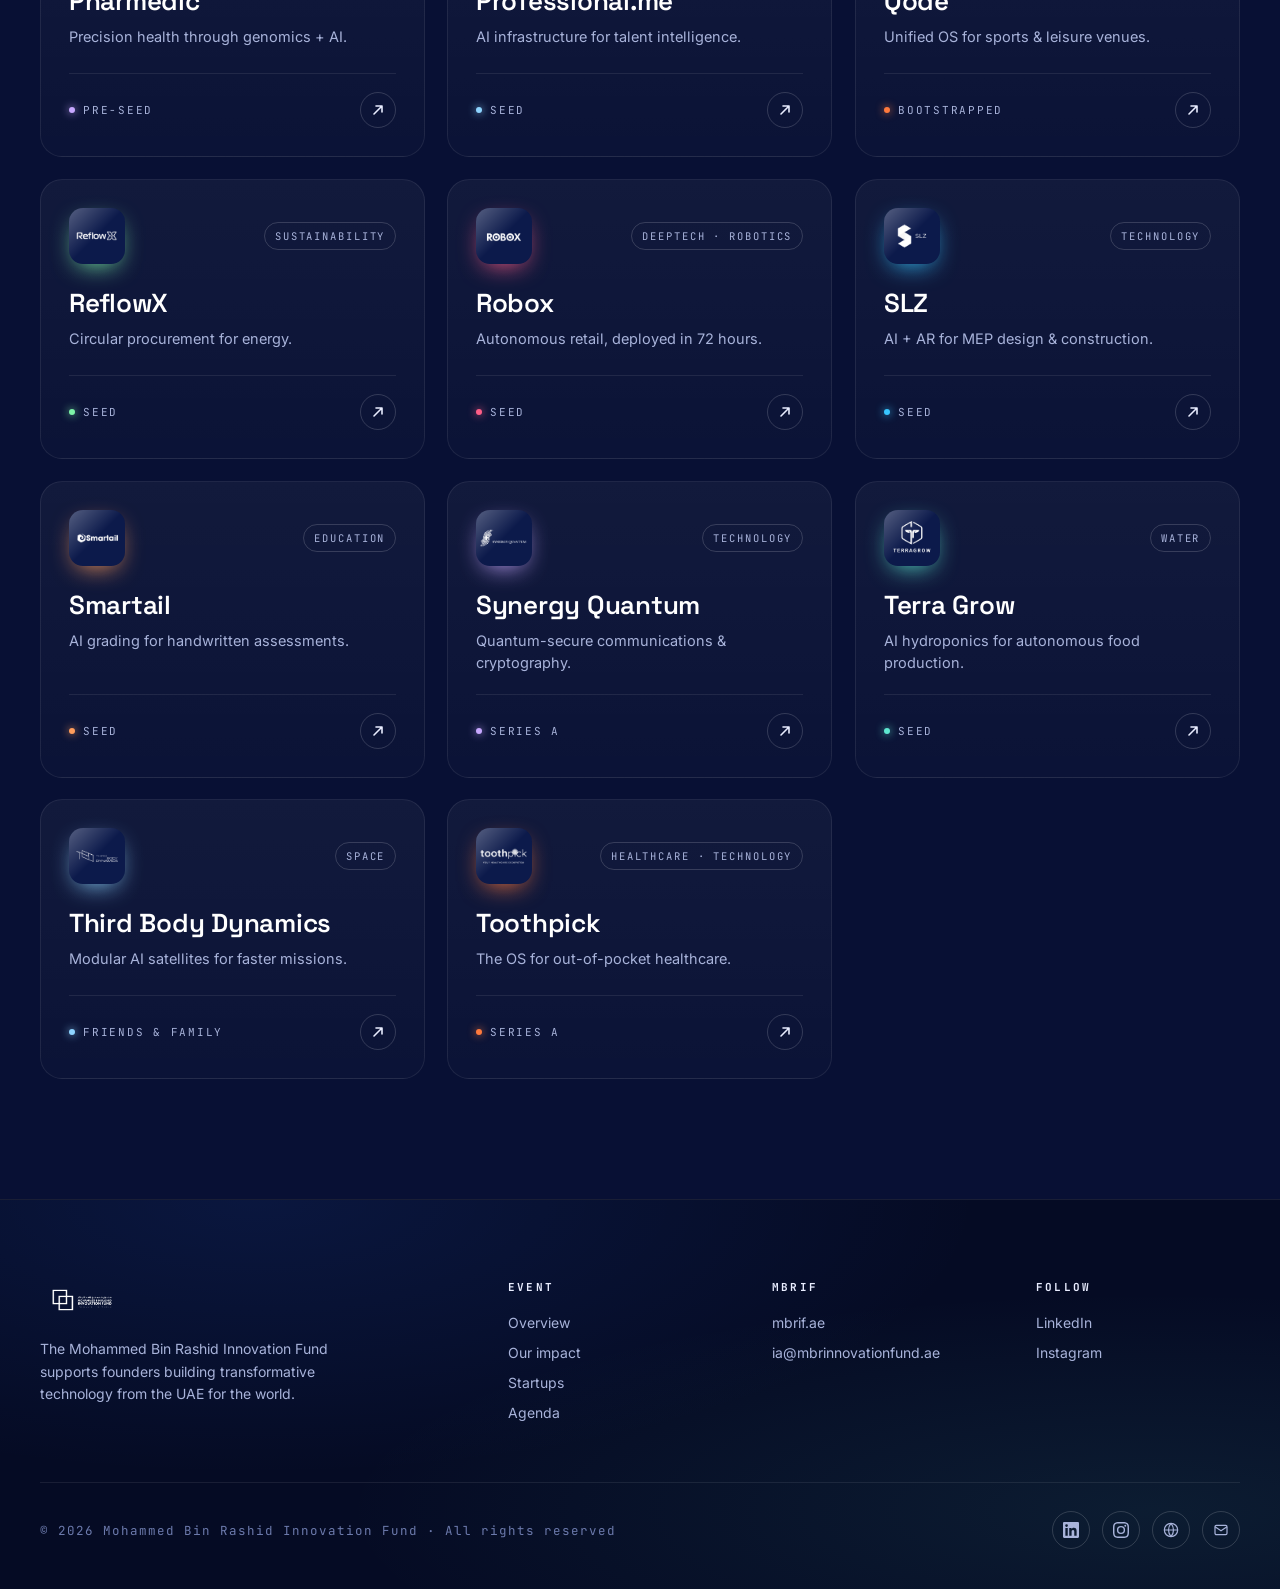
==== commit 58908106: "Add mobile hamburger menu, fix desktop nav alignment Co-Authored-By: Claude Sonnet 4.6 <noreply@anth" ====
--- a/index.html
+++ b/index.html
@@ -371,7 +371,16 @@
     <a href="index.html#startups">Startups</a>
     <a href="agenda.html">Agenda</a>
   </div>
+  <button class="nav__hamburger" aria-label="Menu" aria-expanded="false">
+    <span></span><span></span><span></span>
+  </button>
 </nav>
+<div class="nav__mobile-menu">
+  <a href="index.html" class="is-active">Overview</a>
+  <a href="index.html#impact">Impact</a>
+  <a href="index.html#startups">Startups</a>
+  <a href="agenda.html">Agenda</a>
+</div>
 
 <!-- ========= HERO ========= -->
 <header class="hero" data-spotlight>
--- a/assets/styles.css
+++ b/assets/styles.css
@@ -62,7 +62,7 @@
   text-transform: uppercase; color: var(--ink-300);
 }
 .nav__cohort-text strong { color: var(--ink-100); font-weight: 600; letter-spacing: 0.18em; }
-.nav__links { display: flex; align-items: center; gap: 6px; }
+.nav__links { display: flex; align-items: center; gap: 6px; margin-left: auto; }
 .nav__links a {
   padding: 10px 16px; border-radius: 999px; font-size: 14px; color: var(--ink-300);
   transition: all 0.2s; font-weight: 500;
@@ -188,9 +188,50 @@
   50% { opacity: 0.5; transform: scale(1.3); }
 }
 
+/* ========= HAMBURGER / MOBILE MENU ========= */
+.nav__hamburger {
+  display: none;
+  flex-direction: column; justify-content: center; align-items: center;
+  gap: 5px; width: 40px; height: 40px;
+  background: transparent; border: 1px solid var(--line-strong);
+  border-radius: 10px; cursor: pointer; padding: 0;
+  transition: border-color 0.2s;
+}
+.nav__hamburger:hover { border-color: rgba(255,255,255,0.3); }
+.nav__hamburger span {
+  display: block; width: 18px; height: 1.5px;
+  background: var(--ink-100); border-radius: 2px;
+  transition: transform 0.25s, opacity 0.25s;
+  transform-origin: center;
+}
+.nav__hamburger.is-open span:nth-child(1) { transform: translateY(6.5px) rotate(45deg); }
+.nav__hamburger.is-open span:nth-child(2) { opacity: 0; }
+.nav__hamburger.is-open span:nth-child(3) { transform: translateY(-6.5px) rotate(-45deg); }
+
+.nav__mobile-menu {
+  display: none;
+  position: fixed; top: 0; left: 0; right: 0; bottom: 0; z-index: 49;
+  background: rgba(5,11,36,0.97);
+  backdrop-filter: blur(20px);
+  flex-direction: column; align-items: center; justify-content: center;
+  gap: 8px;
+  padding-top: 80px;
+}
+.nav__mobile-menu.is-open { display: flex; }
+.nav__mobile-menu a {
+  font-family: var(--font-display); font-weight: 600;
+  font-size: 28px; letter-spacing: -0.01em;
+  color: var(--ink-300); padding: 14px 32px;
+  border-radius: 14px; width: 80%; text-align: center;
+  transition: color 0.2s, background 0.2s;
+}
+.nav__mobile-menu a:hover,
+.nav__mobile-menu a.is-active { color: white; background: rgba(255,255,255,0.06); }
+
 @media (max-width: 880px) {
   .nav { padding: 14px 20px; }
   .nav__links { display: none; }
+  .nav__hamburger { display: flex; }
   .wrap { padding: 0 20px; }
   .footer { padding: 60px 20px 30px; }
   .footer__grid { grid-template-columns: 1fr 1fr; gap: 40px; }
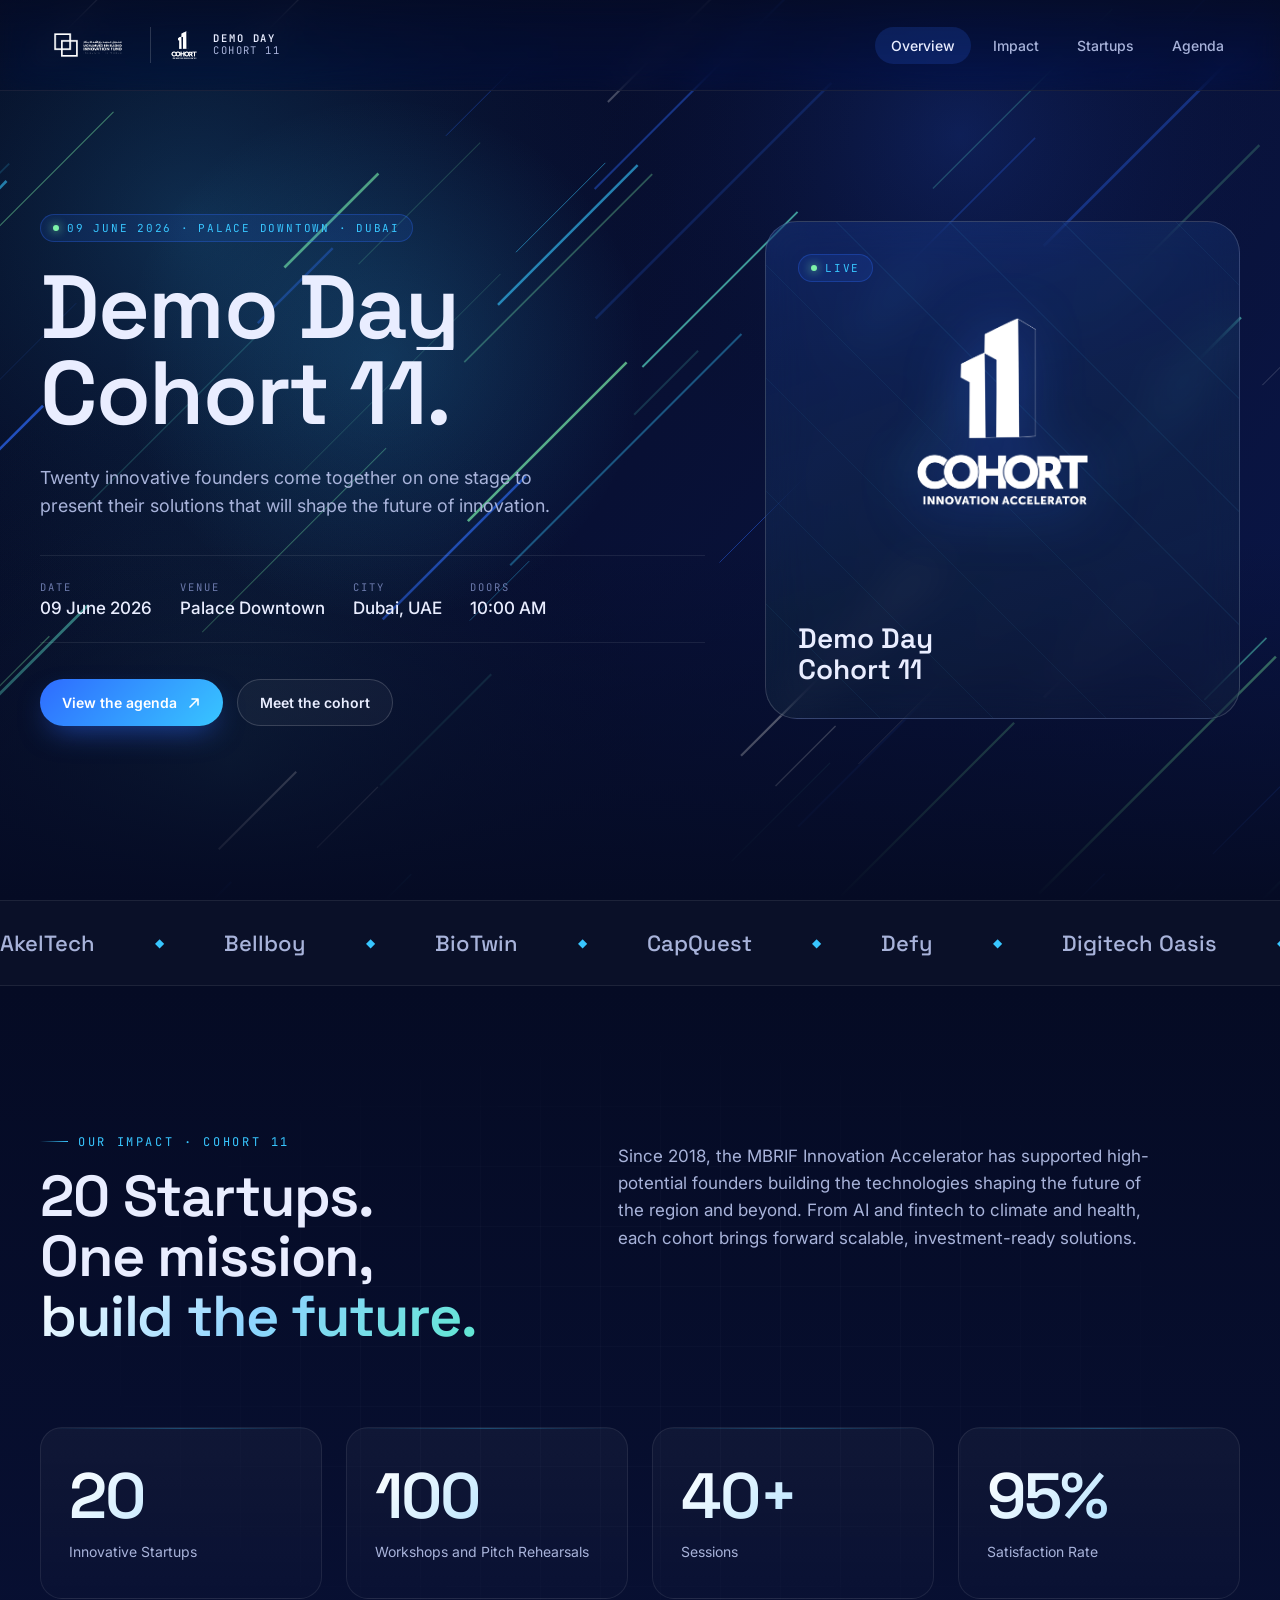
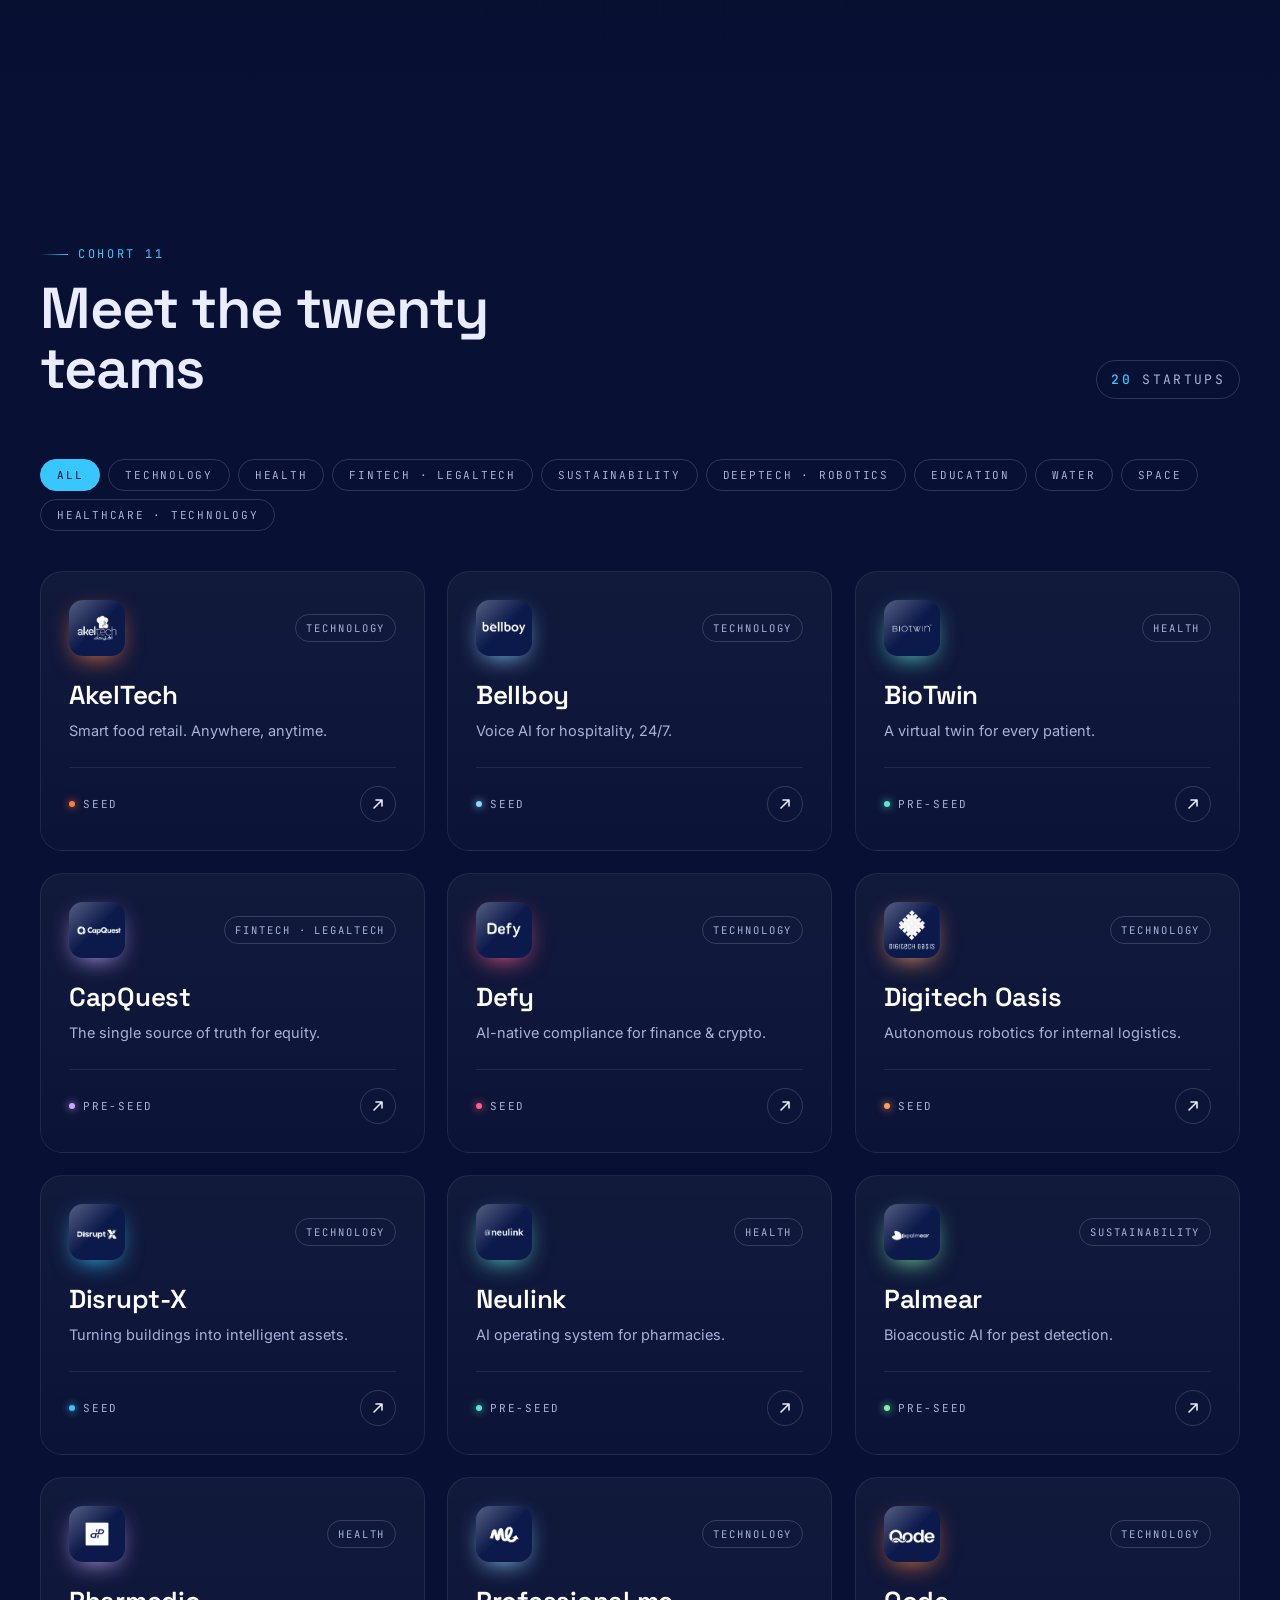
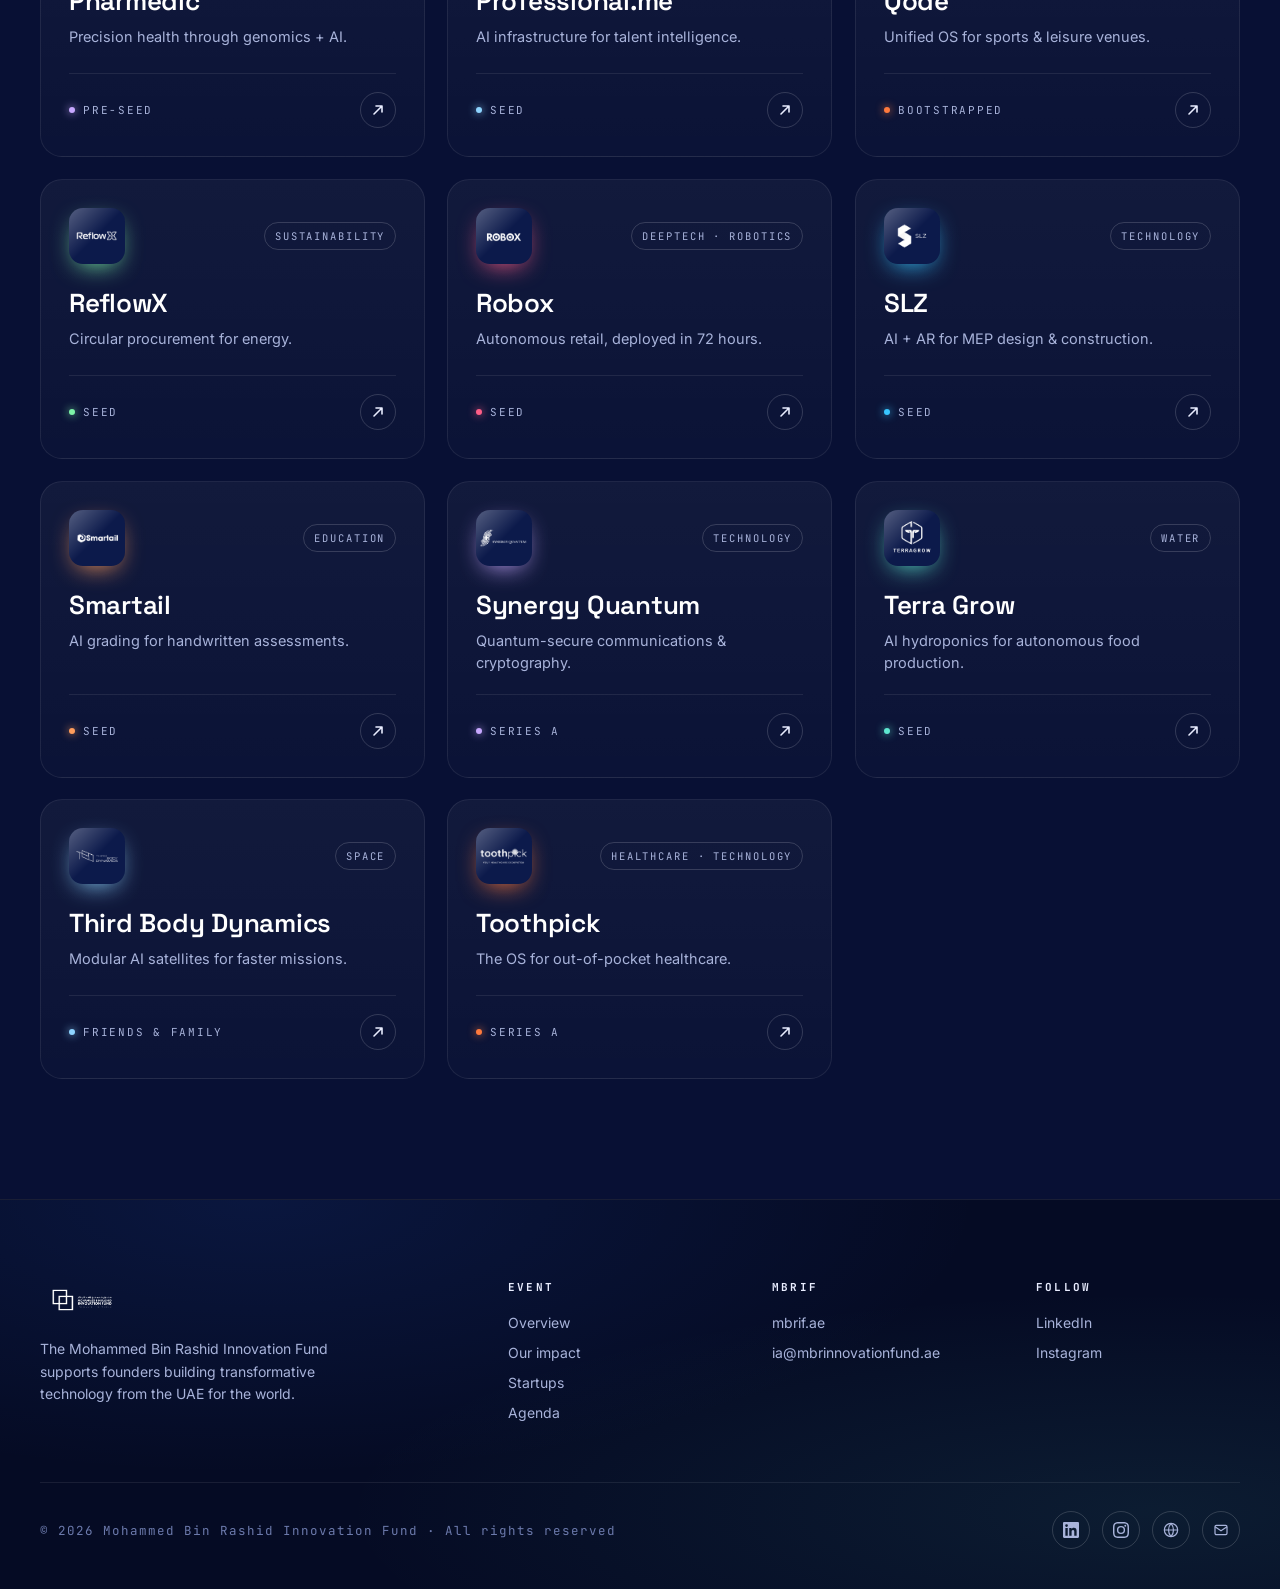
==== commit c0181a2f: "Remove hamburger menu, fix nav links alignment Co-Authored-By: Claude Sonnet 4.6 <noreply@anthropic." ====
--- a/index.html
+++ b/index.html
@@ -371,16 +371,7 @@
     <a href="index.html#startups">Startups</a>
     <a href="agenda.html">Agenda</a>
   </div>
-  <button class="nav__hamburger" aria-label="Menu" aria-expanded="false">
-    <span></span><span></span><span></span>
-  </button>
 </nav>
-<div class="nav__mobile-menu">
-  <a href="index.html" class="is-active">Overview</a>
-  <a href="index.html#impact">Impact</a>
-  <a href="index.html#startups">Startups</a>
-  <a href="agenda.html">Agenda</a>
-</div>
 
 <!-- ========= HERO ========= -->
 <header class="hero" data-spotlight>
--- a/assets/styles.css
+++ b/assets/styles.css
@@ -188,50 +188,9 @@
   50% { opacity: 0.5; transform: scale(1.3); }
 }
 
-/* ========= HAMBURGER / MOBILE MENU ========= */
-.nav__hamburger {
-  display: none;
-  flex-direction: column; justify-content: center; align-items: center;
-  gap: 5px; width: 40px; height: 40px;
-  background: transparent; border: 1px solid var(--line-strong);
-  border-radius: 10px; cursor: pointer; padding: 0;
-  transition: border-color 0.2s;
-}
-.nav__hamburger:hover { border-color: rgba(255,255,255,0.3); }
-.nav__hamburger span {
-  display: block; width: 18px; height: 1.5px;
-  background: var(--ink-100); border-radius: 2px;
-  transition: transform 0.25s, opacity 0.25s;
-  transform-origin: center;
-}
-.nav__hamburger.is-open span:nth-child(1) { transform: translateY(6.5px) rotate(45deg); }
-.nav__hamburger.is-open span:nth-child(2) { opacity: 0; }
-.nav__hamburger.is-open span:nth-child(3) { transform: translateY(-6.5px) rotate(-45deg); }
-
-.nav__mobile-menu {
-  display: none;
-  position: fixed; top: 0; left: 0; right: 0; bottom: 0; z-index: 49;
-  background: rgba(5,11,36,0.97);
-  backdrop-filter: blur(20px);
-  flex-direction: column; align-items: center; justify-content: center;
-  gap: 8px;
-  padding-top: 80px;
-}
-.nav__mobile-menu.is-open { display: flex; }
-.nav__mobile-menu a {
-  font-family: var(--font-display); font-weight: 600;
-  font-size: 28px; letter-spacing: -0.01em;
-  color: var(--ink-300); padding: 14px 32px;
-  border-radius: 14px; width: 80%; text-align: center;
-  transition: color 0.2s, background 0.2s;
-}
-.nav__mobile-menu a:hover,
-.nav__mobile-menu a.is-active { color: white; background: rgba(255,255,255,0.06); }
-
 @media (max-width: 880px) {
   .nav { padding: 14px 20px; }
   .nav__links { display: none; }
-  .nav__hamburger { display: flex; }
   .wrap { padding: 0 20px; }
   .footer { padding: 60px 20px 30px; }
   .footer__grid { grid-template-columns: 1fr 1fr; gap: 40px; }
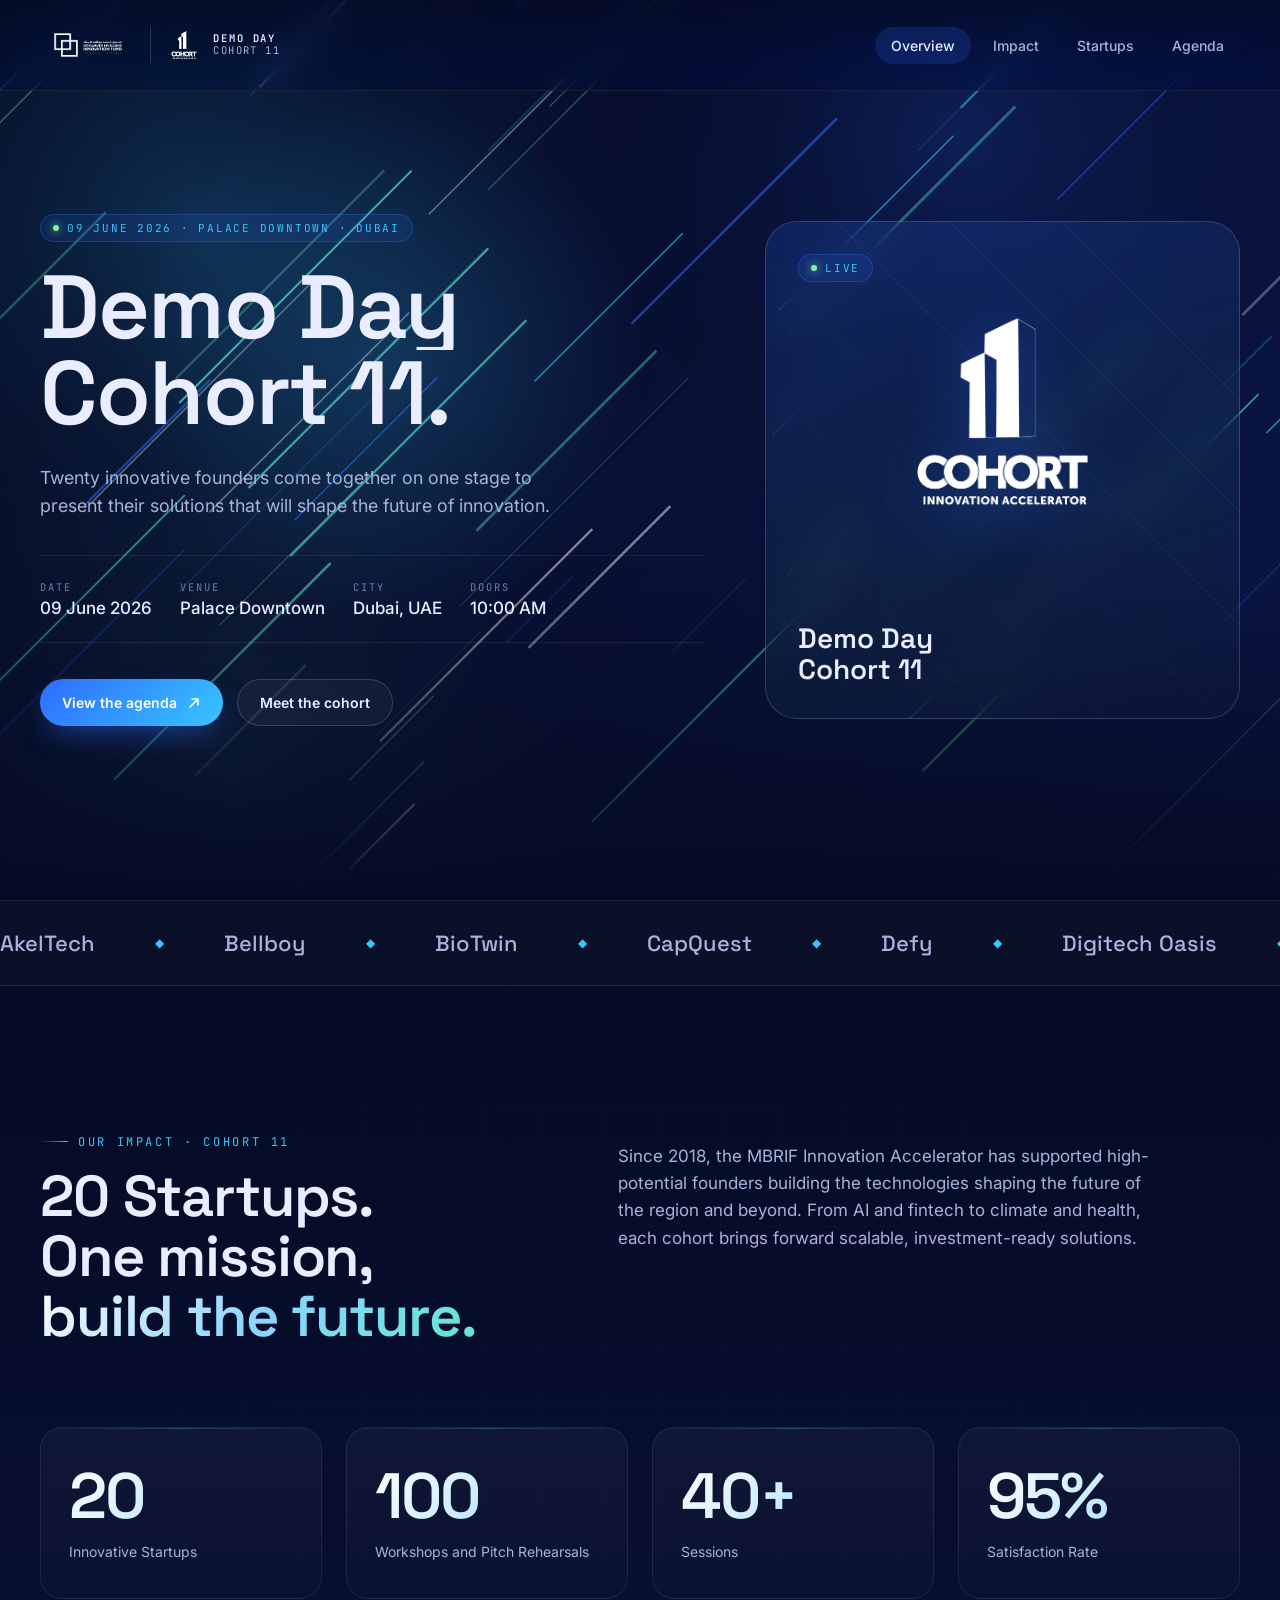
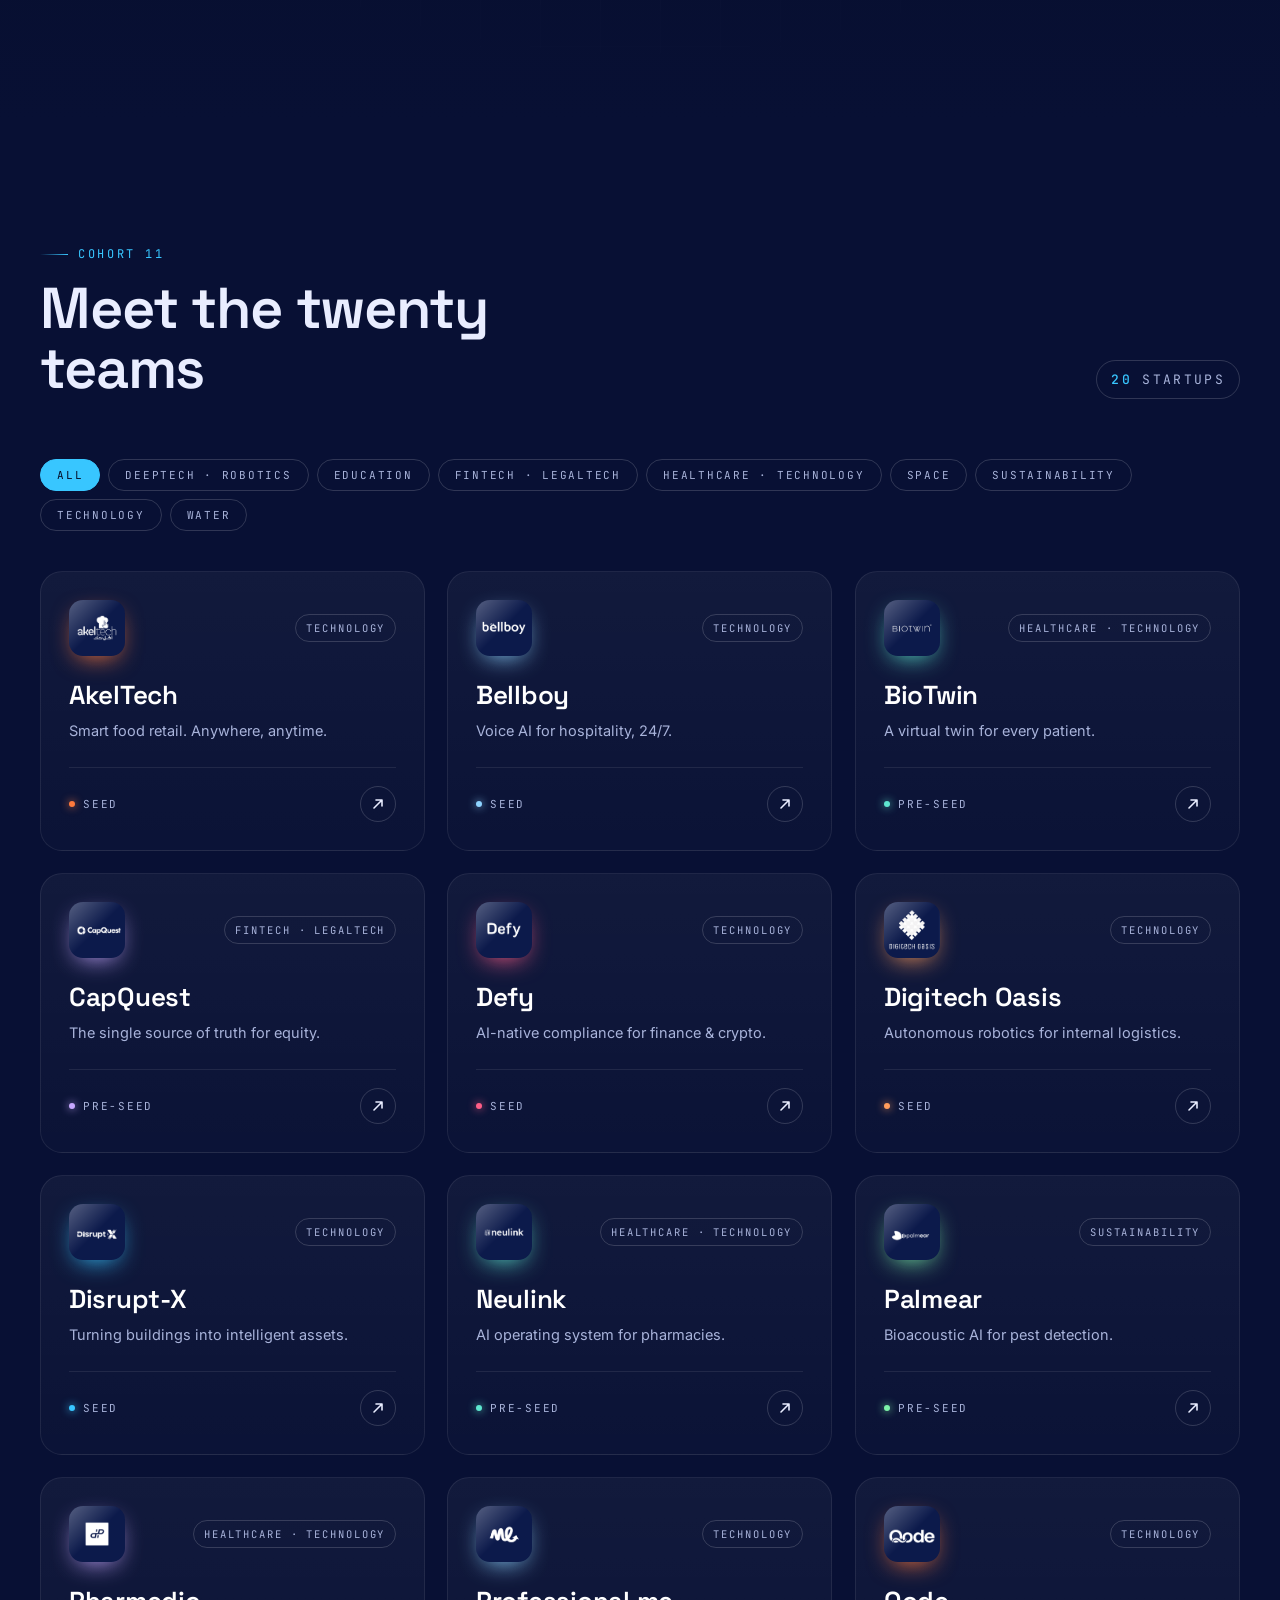
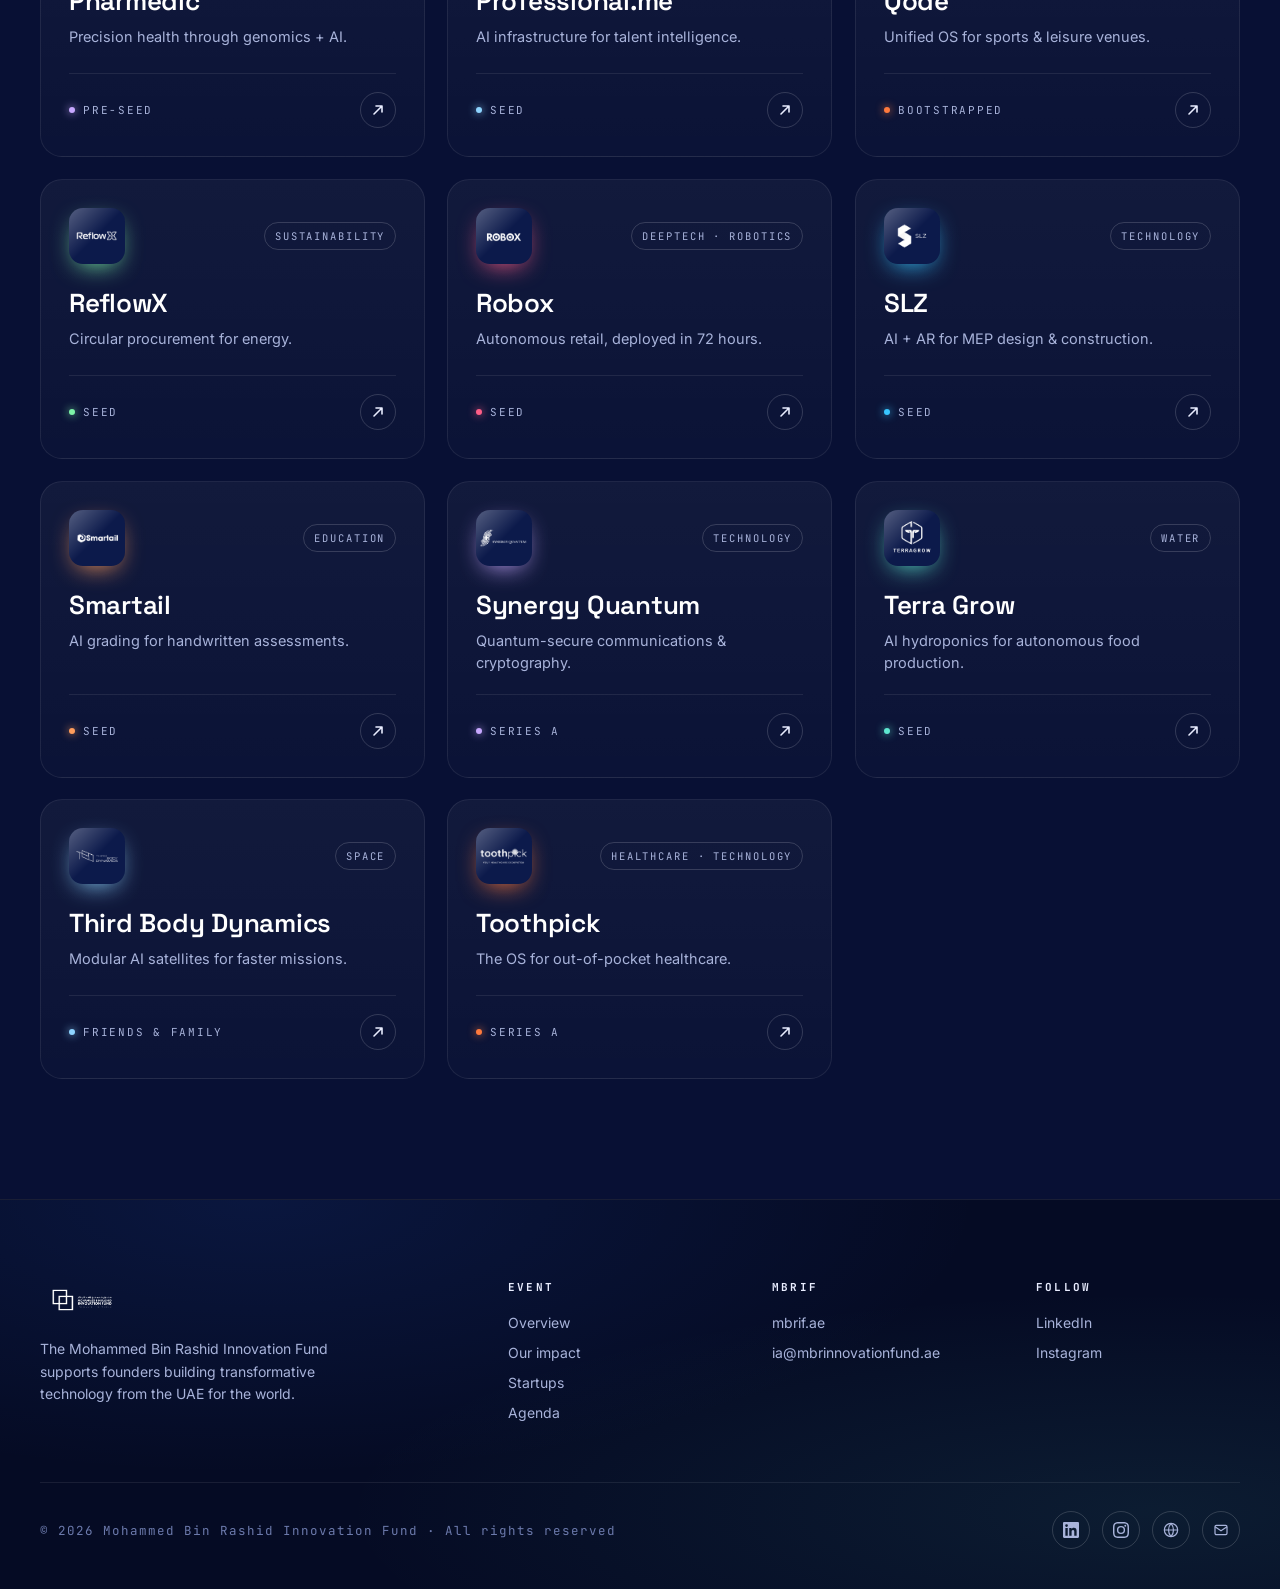
==== commit ba1d9821: "Sort industry filters alphabetically Co-Authored-By: Claude Sonnet 4.6 <noreply@anthropic.com>" ====
--- a/index.html
+++ b/index.html
@@ -589,7 +589,7 @@
     // Industry filters
     const filtersEl = document.getElementById('startups-filters');
     const counter = document.querySelector('.startups__counter');
-    const industries = ['All', ...new Set(window.STARTUPS.map(s => s.industry))];
+    const industries = ['All', ...[...new Set(window.STARTUPS.map(s => s.industry))].sort()];
     let activeFilter = 'All';
 
     function renderFilters() {
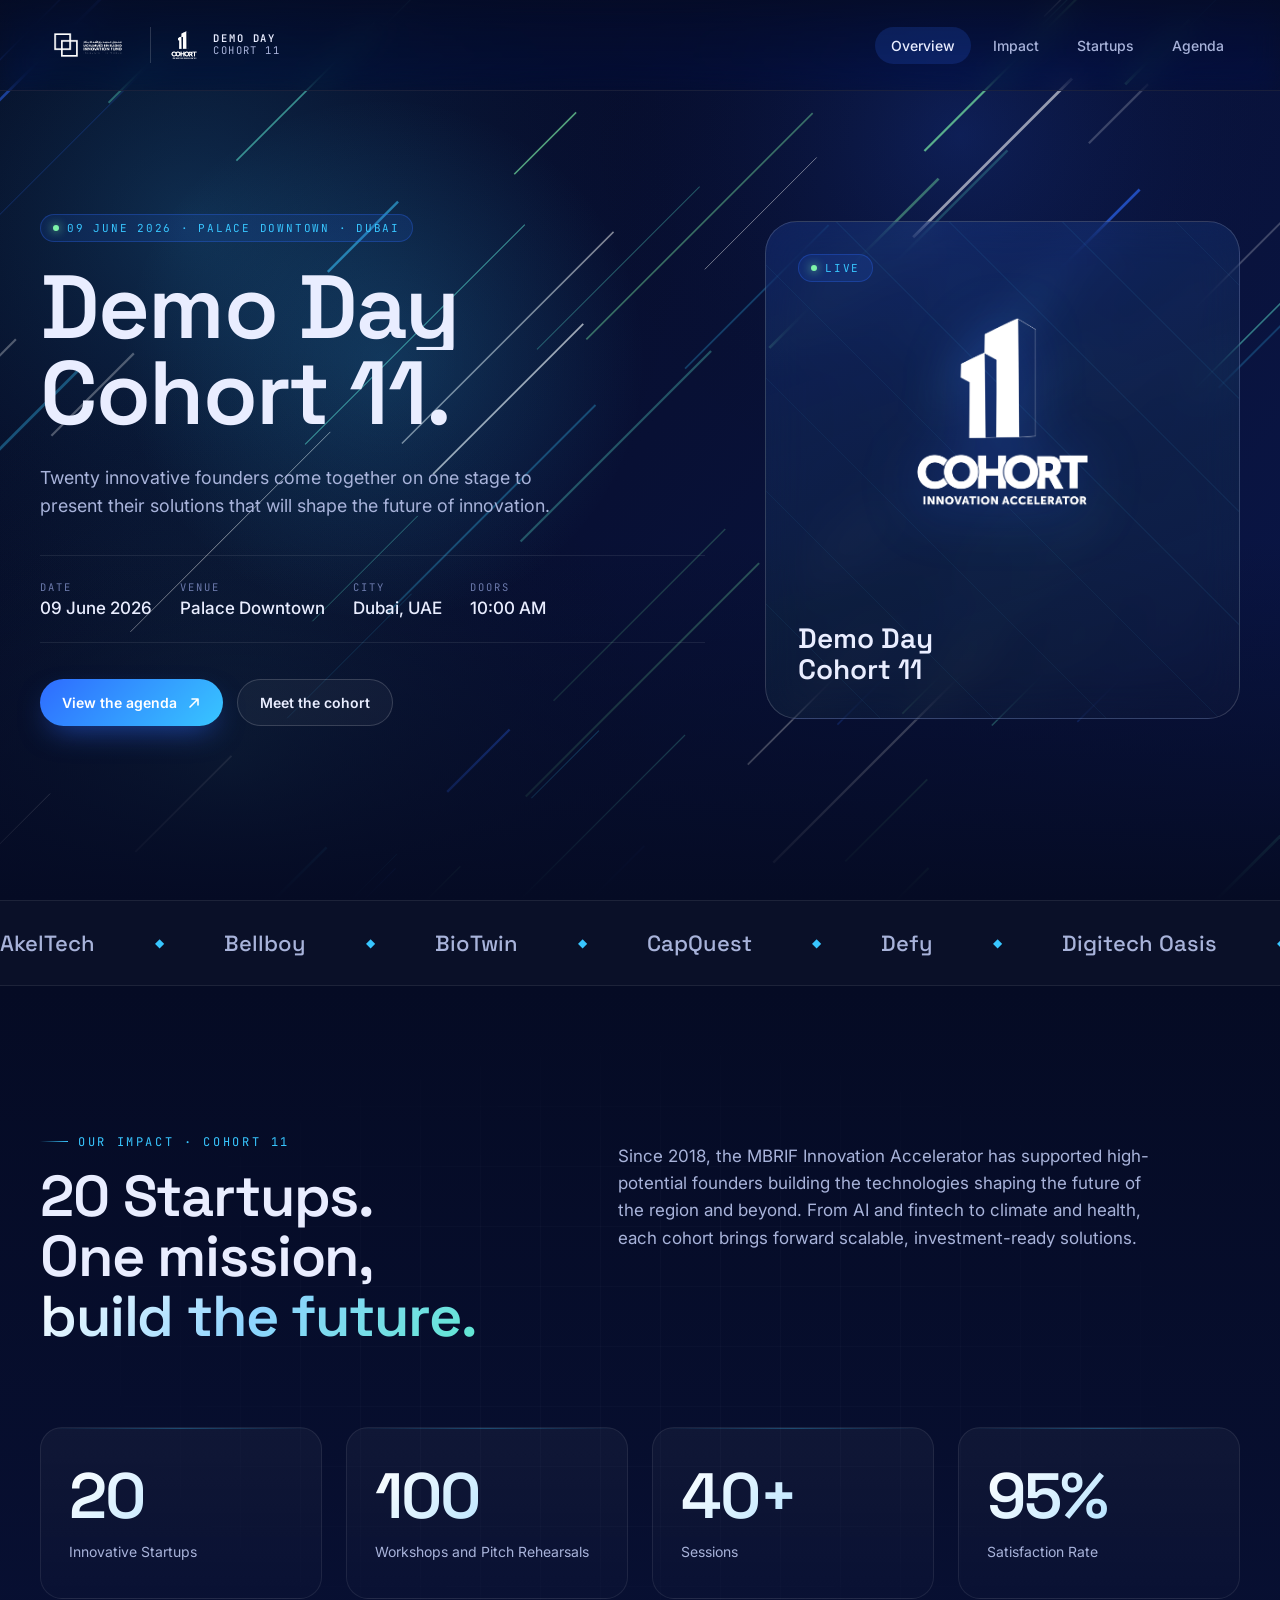
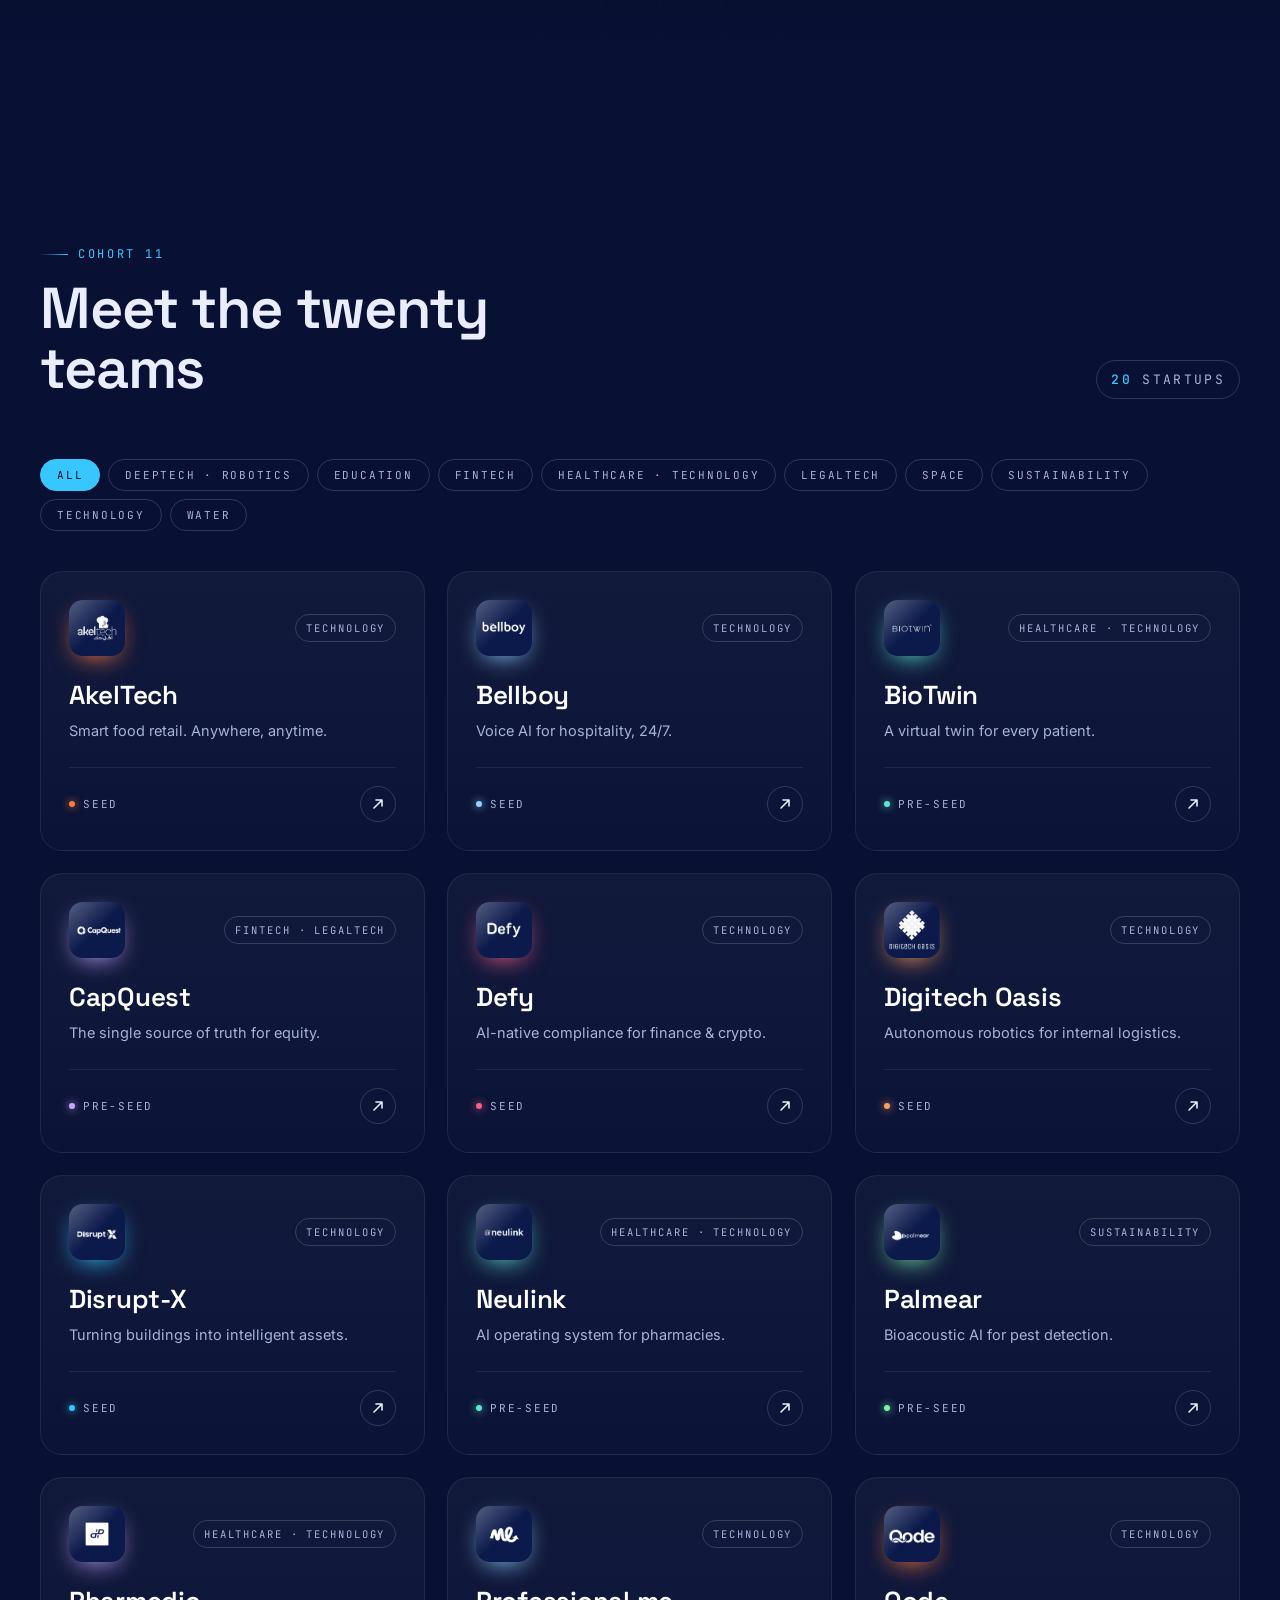
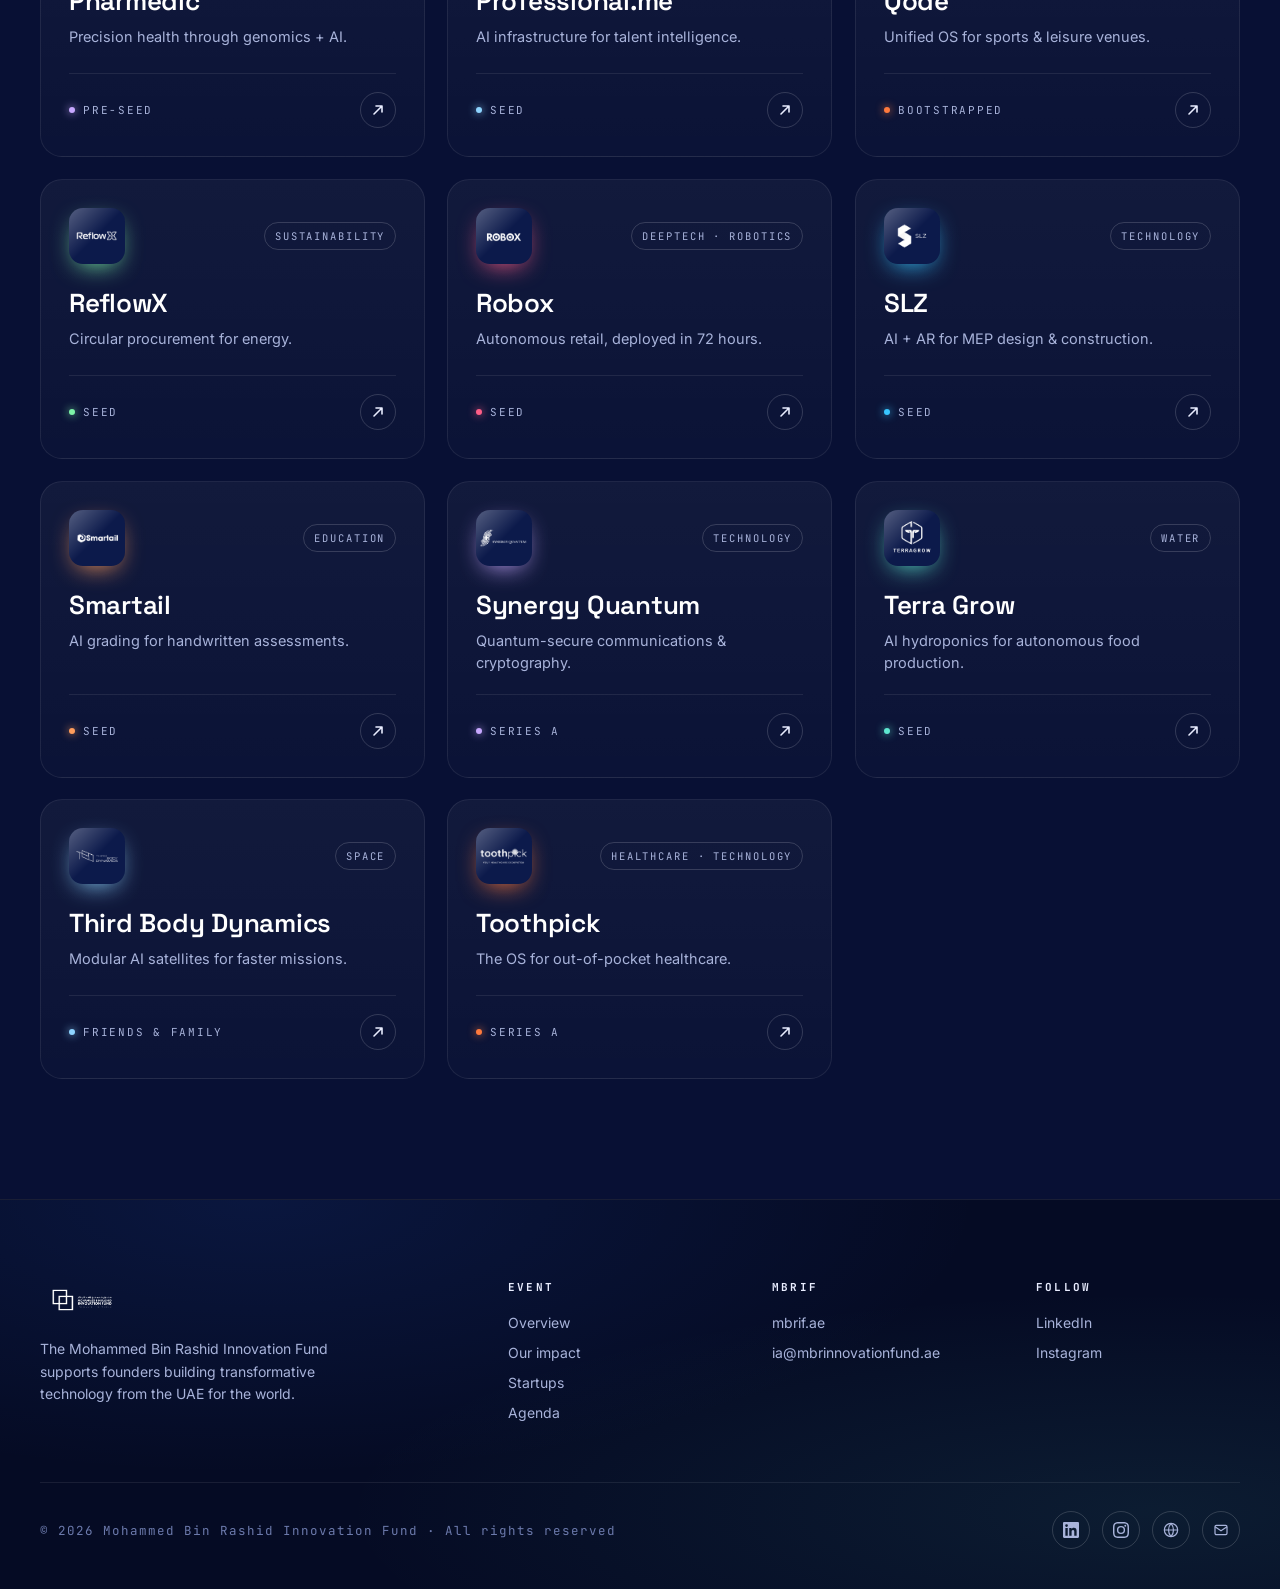
==== commit d26416d1: "Split Fintech · LegalTech into two separate filters Co-Authored-By: Claude Sonnet 4.6 <noreply@anthr" ====
--- a/index.html
+++ b/index.html
@@ -589,7 +589,9 @@
     // Industry filters
     const filtersEl = document.getElementById('startups-filters');
     const counter = document.querySelector('.startups__counter');
-    const industries = ['All', ...[...new Set(window.STARTUPS.map(s => s.industry))].sort()];
+    const industries = ['All', ...[...new Set(
+      window.STARTUPS.flatMap(s => s.industry === 'Fintech · LegalTech' ? ['Fintech', 'LegalTech'] : [s.industry])
+    )].sort()];
     let activeFilter = 'All';
 
     function renderFilters() {
@@ -609,7 +611,7 @@
       const cards = grid.querySelectorAll('.card');
       let visible = 0;
       cards.forEach(card => {
-        const show = activeFilter === 'All' || card.dataset.industry === activeFilter;
+        const show = activeFilter === 'All' || card.dataset.industry === activeFilter || card.dataset.industry.split(' · ').includes(activeFilter);
         card.style.display = show ? '' : 'none';
         if (show) visible++;
       });
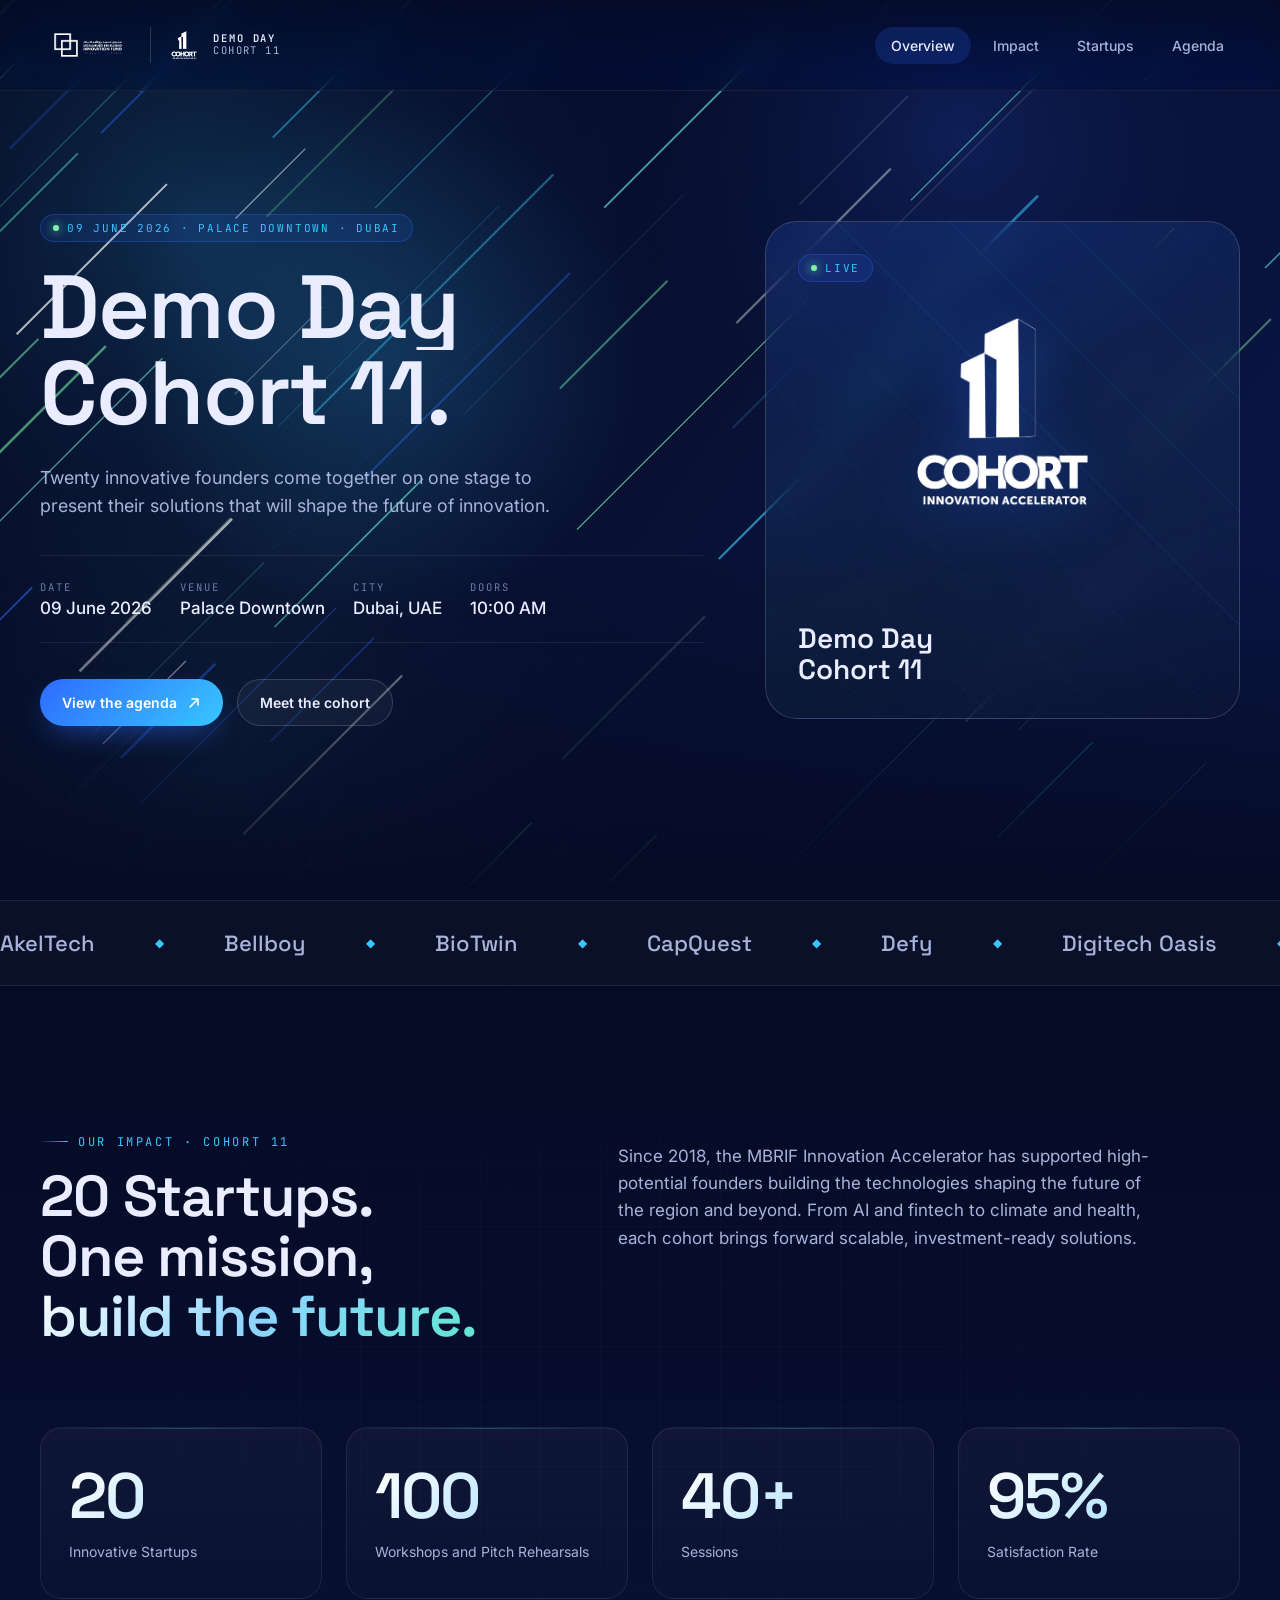
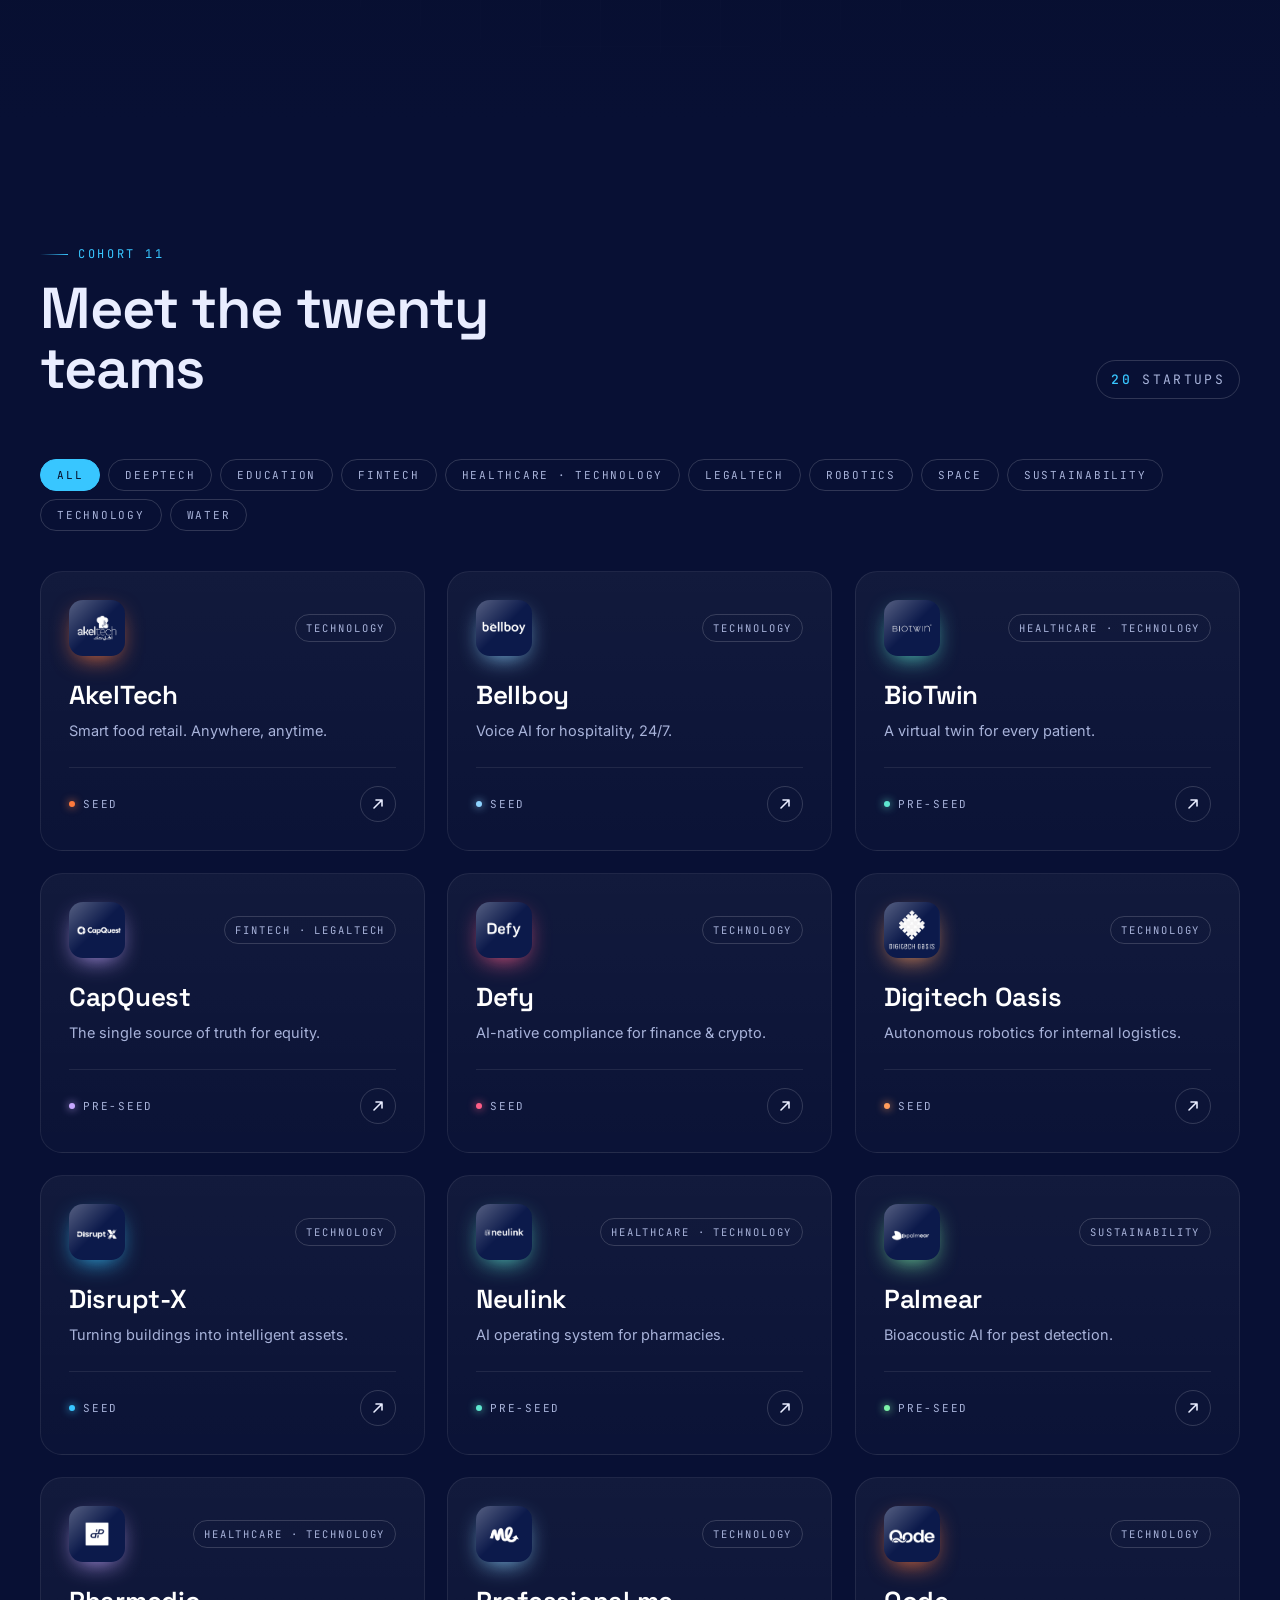
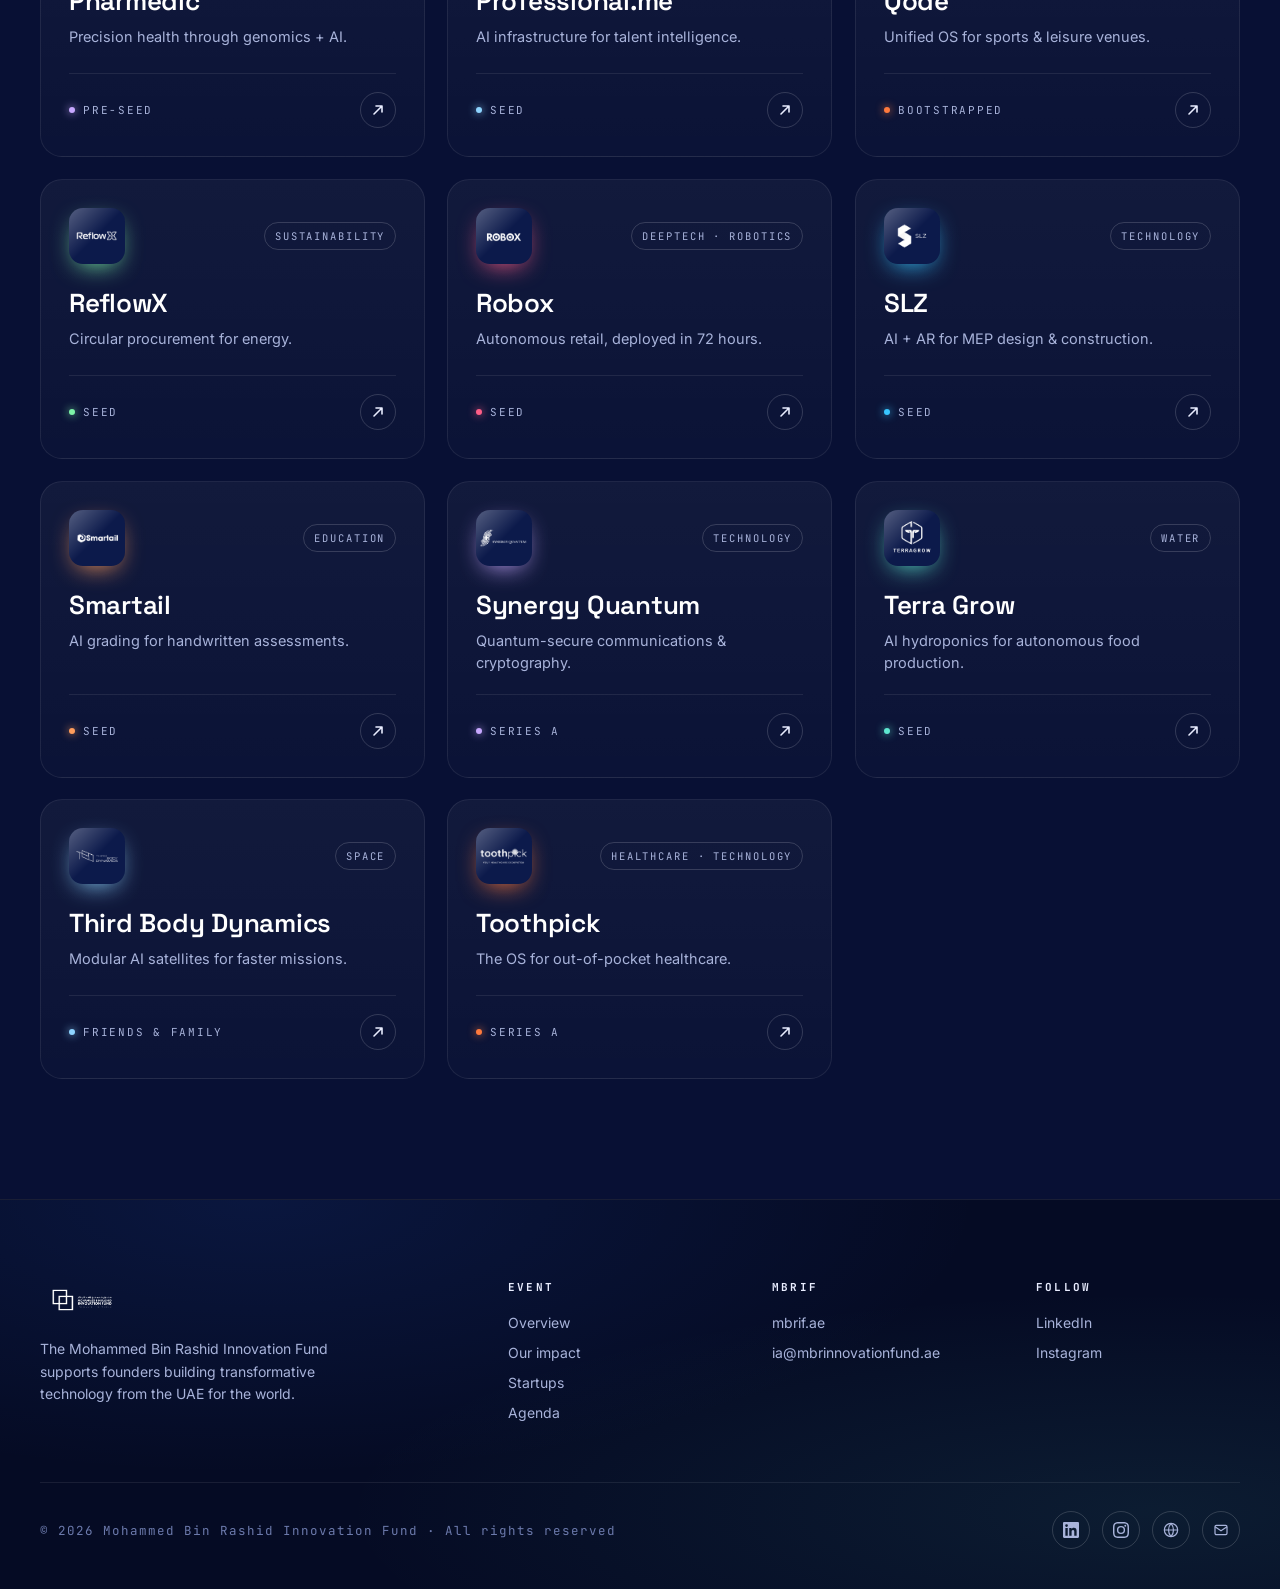
==== commit 4a04823a: "Split Deeptech · Robotics into two separate filters Co-Authored-By: Claude Sonnet 4.6 <noreply@anthr" ====
--- a/index.html
+++ b/index.html
@@ -590,7 +590,7 @@
     const filtersEl = document.getElementById('startups-filters');
     const counter = document.querySelector('.startups__counter');
     const industries = ['All', ...[...new Set(
-      window.STARTUPS.flatMap(s => s.industry === 'Fintech · LegalTech' ? ['Fintech', 'LegalTech'] : [s.industry])
+      window.STARTUPS.flatMap(s => s.industry === 'Fintech · LegalTech' ? ['Fintech', 'LegalTech'] : s.industry === 'Deeptech · Robotics' ? ['Deeptech', 'Robotics'] : [s.industry])
     )].sort()];
     let activeFilter = 'All';
 
